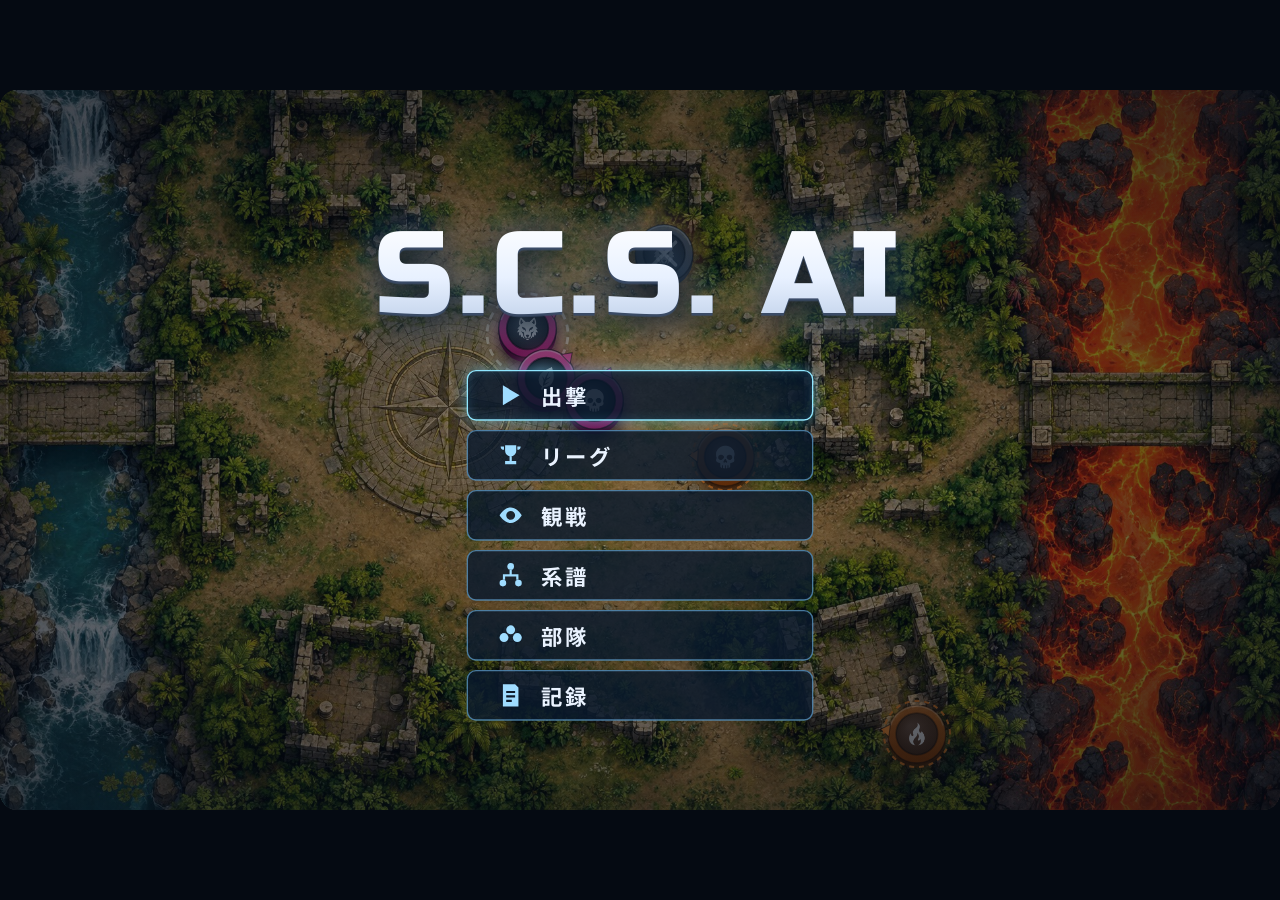
==== v2/index.html @ 1fdadc99 "v2: 画面の検品（士気の欄の切れ・リーグに戻った時のスクロール・出撃準備にタイトルへ）build 1012o Co-Authored-By: Claude Fable 5.1 <noreply@an" ====
<!doctype html>
<html lang="ja">
<head>
<meta charset="utf-8">
<meta name="viewport" content="width=device-width,initial-scale=1">
<title>S.C.S. AI</title>
<!-- v2（Obsidian [[v2ゲーム設計]]）。戦闘エンジンは js/squad3.js（旧版の js/squad.js から分けた v2 用。Obsidian [[AI思考エンジン設計]]） -->
<link rel="preconnect" href="https://fonts.googleapis.com">
<link rel="preconnect" href="https://fonts.gstatic.com" crossorigin>
<link rel="stylesheet" href="https://fonts.googleapis.com/css2?family=Russo+One&family=Noto+Sans+JP:wght@500;700;900&display=swap" media="print" onload="this.media='all'">
<link rel="stylesheet" href="v2.css?b=1012o">
</head>
<body>
<div id="stage">

  <!-- タイトル -->
  <section id="scTitle" class="sc on">
    <canvas class="cv-full" id="cvTitle"></canvas>
    <div class="dim"></div>
    <div class="t-logo">S.C.S. AI</div>
    <nav class="t-menu">
      <button class="mbtn hot" data-go="prep"><span class="ic ic-go"></span>出撃</button>
      <button class="mbtn" data-go="league"><span class="ic ic-league"></span>リーグ</button>
      <button class="mbtn" data-go="spec"><span class="ic ic-eye"></span>観戦</button>
      <button class="mbtn" data-go="line"><span class="ic ic-line"></span>系譜</button>
      <button class="mbtn" data-go="squad"><span class="ic ic-squad"></span>部隊</button>
      <button class="mbtn" data-go="records"><span class="ic ic-rec"></span>記録</button>
    </nav>
  </section>

  <!-- 部隊 -->
  <section id="scSquad" class="sc">
    <div class="bgmap"></div>
    <header class="hd"><span class="hd-logo">S.C.S. AI</span><span class="hd-title">部隊</span></header>
    <div class="sq-cards" id="sqCards"></div>
    <div class="foot">
      <button class="btn" data-go="title">タイトルへ</button>
      <button class="btn hot" id="sqNext" data-go="prep">出撃準備へ</button>
    </div>
  </section>

  <!-- 性格を決める（キービジュ案8-1＋8-2の一行） -->
  <section id="scEdit" class="sc">
    <div class="bgmap"></div>
    <header class="hd"><span class="hd-logo">S.C.S. AI</span></header>
    <div class="pnl ed-left">
      <canvas id="cvCore"></canvas>
      <button class="emb-btn" id="edEmb" title="紋章"><svg viewBox="0 0 48 48"><path d="M24 6 L39 12 V24 C39 33 32 39 24 42 C16 39 9 33 9 24 V12 Z"/><path d="M17 24 L22 29 L31 19"/></svg></button>
      <div class="emb-pick" id="edPick"></div>
      <input class="ed-name" id="edName" maxlength="10" spellcheck="false" autocomplete="off">
      <div class="ed-body">
        <div class="ed-hp"><span>HP</span><b id="edHp">0</b></div>
        <div class="ed-weaps weaps" id="edWeaps"></div>
      </div>
    </div>
    <div class="pnl ed-right" id="edRows"></div>
    <div class="foot foot-ed"><button class="btn" data-go="squad">部隊へ戻る</button></div>
  </section>

  <!-- 出撃準備 -->
  <section id="scPrep" class="sc">
    <div class="bgmap"></div>
    <header class="hd"><span class="hd-logo">S.C.S. AI</span><span class="hd-title">出撃準備</span></header>
    <div class="pnl pr-list" id="rvList"></div>
    <div class="pnl pr-detail">
      <div class="rv-head"><div class="rv-name" id="rvName"></div><div class="rv-rec" id="rvRec"></div></div>
      <div class="rv-flavor" id="rvFlavor"></div>
      <div class="rv-tokens" id="rvTokens"></div>
      <div class="rv-scout" id="rvScout"></div>
      <div class="pr-row pr-arena"><div class="pr-lbl">戦場</div><div class="acards" id="pArena"></div></div>
      <div class="pr-row pr-form"><div class="pr-lbl">隊形</div><div class="chips fchips" id="pForm"></div><div class="place" id="pPlace"></div></div>
    </div>
    <div class="foot">
      <button class="btn" data-go="title">タイトルへ</button>
      <button class="btn" data-go="squad">部隊へ</button>
      <button class="btn hot big" id="pGo">送り出す</button>
    </div>
  </section>

  <!-- リーグ（あなた＋ライバル7部隊の総当たり）-->
  <section id="scLeague" class="sc">
    <div class="bgmap"></div>
    <header class="hd"><span class="hd-logo">S.C.S. AI</span><span class="hd-title">リーグ</span><span class="lg-season" id="lgSeason"></span></header>
    <div class="pnl lg-table" id="lgTable"></div>
    <div class="pnl lg-side" id="lgSide"></div>
    <div class="foot">
      <button class="btn" data-go="title">タイトルへ</button>
      <button class="btn" data-go="squad">部隊へ</button>
      <button class="btn hot big" id="lgGo">試合へ</button>
    </div>
  </section>

  <!-- 系譜（12体の世代交代を眺める）-->
  <section id="scLine" class="sc">
    <div class="bgmap"></div>
    <header class="hd"><span class="hd-logo">S.C.S. AI</span><span class="hd-title">系譜</span><span class="ln-gen" id="lnGen"></span></header>
    <div class="pnl ln-tree" id="lnTree"><canvas id="cvTree"></canvas><div class="ln-pop" id="lnPop"></div></div>
    <div class="pnl ln-blood" id="lnBlood"></div>
    <div class="foot">
      <button class="btn" data-go="title">タイトルへ</button>
      <button class="btn sm" id="lnReset">最初から</button>
      <button class="btn sm" id="lnFive">×5</button>
      <button class="btn hot big" id="lnNext">次の世代へ</button>
    </div>
  </section>

  <!-- 観戦の準備（ライバル同士・記録に残らない）-->
  <section id="scSpec" class="sc">
    <div class="bgmap"></div>
    <header class="hd"><span class="hd-logo">S.C.S. AI</span><span class="hd-title">観戦</span></header>
    <div class="pnl sp-side sp-a" id="spA"></div>
    <div class="sp-vs">VS</div>
    <div class="pnl sp-side sp-b" id="spB"></div>
    <div class="pnl sp-opt">
      <div class="pr-lbl">戦場</div><div class="acards sp-arenas" id="sArena"></div>
    </div>
    <div class="foot">
      <button class="btn" data-go="title">タイトルへ</button>
      <button class="btn hot big" id="sGo">観戦する</button>
    </div>
  </section>

  <!-- 観戦 -->
  <section id="scWatch" class="sc">
    <div class="w-side"></div>
    <canvas id="cvWatch"></canvas>
    <div class="glass"></div>
    <header class="w-logo"><div class="w-logo-main">S.C.S. AI</div></header>
    <div class="pnl w-battle"><div class="w-vs" id="wVs"></div><div class="w-sub" id="wSub"></div></div>
    <div class="pnl w-hud"><div class="hu-turn">ターン<b id="cT">0</b></div><div class="hu-row" id="huP"></div><div class="hu-row" id="huC"></div></div>
    <div class="pnl w-mini"><canvas id="cvMini"></canvas></div>
    <div class="pnl w-btns">
      <button id="wPause" class="bt bt-cyan" title="一時停止"><svg viewBox="0 0 48 48"><path id="icPause" d="M17 13 V35 M31 13 V35"/></svg></button>
      <button id="wSpeed" class="bt bt-red" title="速度"><span id="wSpd">×1</span></button>
      <button id="wBub" class="bt bt-blue on" title="吹き出し"><svg viewBox="0 0 48 48"><path d="M10 12 H38 V30 H24 L16 37 V30 H10 Z"/><path d="M20 19 H28 M24 19 V24"/></svg></button>
      <button id="wFocus" class="bt bt-ice" title="注目を切り替える"><svg viewBox="0 0 48 48"><circle cx="24" cy="24" r="11"/><path d="M24 6 V14 M24 34 V42 M6 24 H14 M34 24 H42"/></svg></button>
      <button id="wSkip" class="bt bt-gold" title="結果へ"><svg viewBox="0 0 48 48"><path d="M12 13 L26 24 L12 35 Z M26 13 L40 24 L26 35 Z"/></svg></button>
    </div>
    <div class="pnl w-focus">
      <div class="tk tk-lg" id="fTk"><img alt=""></div>
      <div class="f-mid">
        <div class="f-name"><span id="fName">—</span><small id="fWord"></small></div>
        <div class="bar"><i class="hp" id="fHp"></i><em id="fHpT"></em></div>
        <div class="f-why" id="fWhy"></div>
      </div>
      <div class="f-act" id="fAct">待機</div>
    </div>
    <div class="pnl w-think" id="wThink"></div>
    <div class="w-end" id="wEnd"><div class="w-end-main" id="wEndMain"></div></div>
  </section>

  <!-- 結果とハイライト -->
  <section id="scResult" class="sc">
    <div class="bgmap"></div>
    <header class="hd"><span class="hd-logo">S.C.S. AI</span></header>
    <div class="rs-banner" id="rsBanner"></div>
    <div class="rs-verdict" id="rsVerdict"></div>
    <div class="rs-cards" id="rsCards"></div>
    <div class="pnl rs-strip" id="rsStrip"></div>
    <div class="pnl rs-after" id="rsAfter"></div>
    <div class="foot">
      <button class="btn" data-go="title">タイトルへ</button>
      <button class="btn" data-go="squad">部隊へ</button>
      <button class="btn hot" id="rsAgain">もう一度</button>
    </div>
  </section>

  <!-- なぜ、そう動いた？ -->
  <section id="scWhy" class="sc">
    <div class="bgmap"></div>
    <header class="hd why-hd"><span class="why-bar"></span><span class="why-title">なぜ、そう動いた？</span><span class="hd-logo r">S.C.S. AI</span></header>
    <div class="pnl why-map"><canvas id="cvWhy"></canvas></div>
    <div class="pnl why-side" id="whySide"></div>
    <div class="pnl why-tl">
      <button class="bt bt-cyan sm" id="whyPlay"><svg viewBox="0 0 48 48"><path id="icWhyPlay" d="M16 12 L36 24 L16 36 Z"/></svg></button>
      <input type="range" id="whyRange" min="0" max="1" value="0">
      <div class="why-turn" id="whyTurn"></div>
      <button class="btn" id="whyBack">結果へ戻る</button>
    </div>
  </section>

  <!-- 記録 -->
  <section id="scRecords" class="sc">
    <div class="bgmap"></div>
    <header class="hd"><span class="hd-logo">S.C.S. AI</span><span class="hd-title">記録</span></header>
    <div class="pnl rec-table" id="recTable"></div>
    <div class="foot"><button class="btn" data-go="title">タイトルへ</button></div>
  </section>

</div>

<script src="../js/rng.js"></script>
<script src="../js/data.js"></script>
<script src="../js/derive.js"></script>
<script src="js/squad3.js?b=1012o"></script>
<script src="js/world.js?b=1012o"></script>
<script src="js/store.js?b=1012o"></script>
<script src="js/board.js?b=1012o"></script>
<script src="js/runner.js?b=1012o"></script>
<script src="js/insight.js?b=1012o"></script>
<script src="js/mind.js?b=1012o"></script>
<script src="js/league.js?b=1012o"></script>
<script src="js/lineage2.js?b=1012o"></script>
<script src="js/app.js?b=1012o"></script>
</body>
</html>
---- v2/v2.css ----
/* v2.css — 見た目はキービジュ案5-1・案6・案8（紺の半透明パネル・水色の縁・白いロゴ・縁の色と紋章の駒）。舞台は 1920×1080 で組み、transform で画面に合わせる */
:root { --ink: #eaf3ff; --dim: #9fb4cc; --line: rgba(140, 190, 255, .24); --line2: rgba(120, 200, 255, .55); --panel: rgba(9, 18, 31, .86); --blue: #2f86ff; --red: #ff4343; --cyan: #5fd2ff; --gold: #ffc93d; }
* { box-sizing: border-box; }
html, body { margin: 0; height: 100%; background: #050a12; overflow: hidden; }
body { font-family: "Noto Sans JP", system-ui, sans-serif; color: var(--ink); -webkit-user-select: none; user-select: none; }
button { font-family: inherit; color: inherit; }
#stage { position: absolute; left: 0; top: 0; width: 1920px; height: 1080px; transform-origin: 0 0; background: #07101c; border-radius: 26px; overflow: hidden; }
.sc { position: absolute; inset: 0; display: none; }
.sc.on { display: block; }
.cv-full { position: absolute; inset: 0; width: 1920px; height: 1080px; display: block; }
.bgmap { position: absolute; inset: 0; background: url(assets/map_plaza.jpg) center/cover; filter: blur(3px) brightness(.38) saturate(.8); transform: scale(1.03); }
.dim { position: absolute; inset: 0; background: radial-gradient(ellipse at center, rgba(4, 10, 20, .35) 0%, rgba(4, 10, 20, .78) 100%); pointer-events: none; }

/* 共通：パネル・ボタン・見出し */
.pnl { position: absolute; background: var(--panel); border: 1.5px solid var(--line); border-radius: 16px; box-shadow: 0 10px 30px rgba(0, 0, 0, .45), inset 0 1px 0 rgba(255, 255, 255, .06); }
.hd { position: absolute; left: 40px; top: 30px; right: 40px; height: 70px; display: flex; align-items: center; gap: 26px; }
.hd-logo { font-family: "Russo One", sans-serif; font-size: 44px; letter-spacing: 2px; color: #f4f8ff; text-shadow: 0 3px 0 #2c3a52, 0 0 18px rgba(90, 170, 255, .35); }
.hd-logo.r { margin-left: auto; font-size: 38px; }
.hd-title { font-size: 40px; font-weight: 900; letter-spacing: 4px; padding-left: 26px; border-left: 2px solid var(--line2); }
.foot { position: absolute; right: 40px; bottom: 36px; display: flex; gap: 20px; }
.btn { min-width: 220px; height: 74px; padding: 0 30px; border-radius: 14px; border: 2px solid var(--line2); background: rgba(12, 28, 48, .92); font-size: 28px; font-weight: 700; cursor: pointer; transition: transform .12s, box-shadow .12s; }
.btn:hover { transform: translateY(-2px); box-shadow: 0 0 18px rgba(95, 210, 255, .35); }
.btn.hot { border-color: #7fe0ff; box-shadow: 0 0 22px rgba(95, 210, 255, .5), inset 0 0 14px rgba(95, 210, 255, .2); }
.btn.big { min-width: 360px; font-size: 34px; letter-spacing: 6px; }

/* 駒（UI 用の小さい駒）：縁の色＋暗い天面＋白い紋章 */
.tk { width: 84px; height: 84px; border-radius: 50%; display: grid; place-items: center; flex: none; position: relative;
  background: radial-gradient(circle at 38% 34%, #4a505c, #1b1e24 70%); border: 9px solid var(--rim, #2f86ff); box-shadow: 0 6px 0 var(--side, #082a6e), 0 10px 18px rgba(0, 0, 0, .55), 0 0 16px var(--glow, rgba(47, 134, 255, .45)); }
.tk img { width: 62%; height: 62%; opacity: .92; }
.tk.c { --rim: #ff5252; --side: #5e0b10; --glow: rgba(255, 67, 67, .45); }               /* 駒の色は部隊ごと（v2.k7.color）。tkHtml が --rim/--side/--glow を駒ごとに差す */
.tk.dead { border-color: #6b7078; box-shadow: 0 6px 0 #24272c, 0 10px 18px rgba(0, 0, 0, .55); filter: grayscale(1); opacity: .75; }
.tk.dead::after { content: ""; position: absolute; inset: 18%; background: linear-gradient(45deg, transparent 45%, rgba(255,255,255,.7) 45%, rgba(255,255,255,.7) 55%, transparent 55%), linear-gradient(-45deg, transparent 45%, rgba(255,255,255,.7) 45%, rgba(255,255,255,.7) 55%, transparent 55%); }
.tk-sm { width: 58px; height: 58px; border-width: 6px; }
.tk-lg { width: 136px; height: 136px; border-width: 11px; }
.tk.tk-xs { width: 54px; height: 54px; border-width: 6px; box-shadow: 0 4px 0 var(--side, #082a6e), 0 0 10px var(--glow, rgba(47,134,255,.45)); }
.tk.tk-xs.dead { box-shadow: 0 4px 0 #24272c; }

/* ===== タイトル ===== */
.t-logo { position: absolute; left: 0; right: 0; top: 190px; text-align: center; font-family: "Russo One", sans-serif; font-size: 176px; letter-spacing: 8px; line-height: 1;
  background: linear-gradient(180deg, #fff 0%, #e8f1ff 52%, #b9cbe6 100%); -webkit-background-clip: text; background-clip: text; -webkit-text-fill-color: transparent;
  filter: drop-shadow(0 4px 0 #3a4b66) drop-shadow(0 10px 22px rgba(0, 0, 0, .8)) drop-shadow(0 0 30px rgba(90, 170, 255, .45)); }
.t-menu { position: absolute; left: 50%; top: 420px; transform: translateX(-50%); display: grid; gap: 14px; width: 520px; }
.mbtn { height: 76px; border-radius: 14px; border: 2px solid var(--line2); background: rgba(10, 26, 46, .82); font-size: 32px; font-weight: 700; letter-spacing: 4px; display: flex; align-items: center; gap: 26px; padding: 0 44px; cursor: pointer; }
.mbtn.hot, .mbtn:hover { border-color: #8fe6ff; box-shadow: 0 0 24px rgba(95, 210, 255, .5), inset 0 0 16px rgba(95, 210, 255, .18); }
.ic { width: 40px; height: 40px; display: inline-block; background: currentColor; -webkit-mask: center/contain no-repeat; mask: center/contain no-repeat; color: #9fdcff; }
.ic-go { -webkit-mask-image: url("data:image/svg+xml,%3Csvg xmlns='http://www.w3.org/2000/svg' viewBox='0 0 24 24'%3E%3Cpath d='M5 3l15 9-15 9z'/%3E%3C/svg%3E"); mask-image: url("data:image/svg+xml,%3Csvg xmlns='http://www.w3.org/2000/svg' viewBox='0 0 24 24'%3E%3Cpath d='M5 3l15 9-15 9z'/%3E%3C/svg%3E"); }
.ic-squad { -webkit-mask-image: url("data:image/svg+xml,%3Csvg xmlns='http://www.w3.org/2000/svg' viewBox='0 0 24 24'%3E%3Ccircle cx='6' cy='14' r='4'/%3E%3Ccircle cx='18' cy='14' r='4'/%3E%3Ccircle cx='12' cy='7' r='4'/%3E%3C/svg%3E"); mask-image: url("data:image/svg+xml,%3Csvg xmlns='http://www.w3.org/2000/svg' viewBox='0 0 24 24'%3E%3Ccircle cx='6' cy='14' r='4'/%3E%3Ccircle cx='18' cy='14' r='4'/%3E%3Ccircle cx='12' cy='7' r='4'/%3E%3C/svg%3E"); }
.ic-rec { -webkit-mask-image: url("data:image/svg+xml,%3Csvg xmlns='http://www.w3.org/2000/svg' viewBox='0 0 24 24'%3E%3Cpath d='M5 2h11l3 3v17H5z M8 8h8v2H8z M8 12h8v2H8z M8 16h5v2H8z' fill-rule='evenodd'/%3E%3C/svg%3E"); mask-image: url("data:image/svg+xml,%3Csvg xmlns='http://www.w3.org/2000/svg' viewBox='0 0 24 24'%3E%3Cpath d='M5 2h11l3 3v17H5z M8 8h8v2H8z M8 12h8v2H8z M8 16h5v2H8z' fill-rule='evenodd'/%3E%3C/svg%3E"); }

/* ===== 部隊 ===== */
.sq-cards { position: absolute; left: 40px; right: 40px; top: 150px; height: 740px; display: grid; grid-template-columns: repeat(3, 1fr); gap: 34px; }
.sq-card { position: relative; background: var(--panel); border: 1.5px solid var(--line); border-radius: 18px; padding: 44px 40px 34px; display: flex; flex-direction: column; align-items: center; cursor: pointer; transition: transform .14s, box-shadow .14s, border-color .14s; }
.sq-card:hover { transform: translateY(-4px); border-color: #8fe6ff; box-shadow: 0 0 28px rgba(95, 210, 255, .35); }
.sq-card .tk { width: 200px; height: 200px; border-width: 15px; }
.sq-name { margin-top: 34px; font-family: "Russo One", sans-serif; font-size: 46px; letter-spacing: 2px; }
.sq-words { margin-top: 12px; font-size: 30px; font-weight: 700; color: #bfe6ff; letter-spacing: 2px; }
.sq-body { margin-top: auto; width: 100%; display: grid; gap: 16px; }
.sq-hp { display: flex; align-items: baseline; justify-content: space-between; font-family: "Russo One", sans-serif; font-size: 30px; padding: 0 6px; }
.sq-hp b { font-size: 40px; font-weight: 400; }
.weaps { display: grid; grid-template-columns: 1fr 1fr; gap: 14px; }
.weap { height: 112px; border: 1.5px solid var(--line2); border-radius: 12px; background: rgba(14, 32, 54, .7); display: grid; place-items: center; align-content: center; gap: 6px; font-size: 22px; font-weight: 700; color: #cfe8ff; }
.weap img { width: 78%; height: 56px; object-fit: contain; filter: drop-shadow(0 0 6px rgba(120, 200, 255, .6)); opacity: .95; }
.sq-edit { position: absolute; right: 22px; top: 22px; font-size: 22px; color: #9fdcff; font-weight: 700; }

/* ===== 性格を決める ===== */
.ed-left { position: absolute; left: 40px; top: 120px; width: 760px; height: 800px; display: flex; flex-direction: column; align-items: center; padding-top: 22px; }
#cvCore { width: 560px; height: 560px; display: block; cursor: pointer; }
.ed-name { margin-top: -6px; width: 360px; height: 62px; text-align: center; font-family: "Russo One", sans-serif; font-size: 36px; letter-spacing: 3px; color: #fff; background: rgba(14, 30, 52, .9); border: 1.5px solid var(--line2); border-radius: 31px; outline: none; }
.ed-name:focus { border-color: #8fe6ff; box-shadow: 0 0 16px rgba(95, 210, 255, .45); }
.ed-body { margin-top: 18px; width: 640px; display: grid; grid-template-columns: 190px 1fr; gap: 16px; align-items: center; }
.ed-hp { height: 112px; border: 1.5px solid var(--line2); border-radius: 12px; background: rgba(14, 32, 54, .7); display: grid; place-items: center; align-content: center; font-family: "Russo One", sans-serif; }
.ed-hp span { font-size: 24px; color: #9fdcff; } .ed-hp b { font-size: 50px; font-weight: 400; transition: color .3s; }
.ed-hp b.flash { color: #8fe6ff; }
.ed-right { left: 830px; top: 120px; width: 1050px; height: 800px; padding: 16px 26px; display: grid; grid-template-rows: repeat(10, 1fr); }
.ax { display: grid; grid-template-columns: 170px repeat(4, 1fr); gap: 12px; align-items: center; border-bottom: 1px solid rgba(140, 190, 255, .12); }
.ax:last-child { border-bottom: 0; }
.ax-name { font-size: 30px; font-weight: 900; letter-spacing: 2px; }
.opt { height: 56px; border-radius: 10px; border: 1.5px solid rgba(140, 190, 255, .4); background: rgba(12, 26, 44, .8); font-size: 22px; font-weight: 700; cursor: pointer; transition: box-shadow .15s, border-color .15s, background .15s; white-space: nowrap; }
.opt:hover { border-color: #8fe6ff; }
.opt.on { border-color: #8fe6ff; background: rgba(28, 90, 140, .55); color: #fff; box-shadow: 0 0 16px rgba(95, 210, 255, .55), inset 0 0 12px rgba(95, 210, 255, .25); }
.ax.flash { animation: axflash .7s ease-out; }
@keyframes axflash { 0% { background: rgba(95, 210, 255, .28); } 100% { background: transparent; } }

/* ===== 出撃準備 ===== */
.pr-list { left: 40px; top: 120px; width: 860px; height: 800px; padding: 18px; display: grid; grid-template-columns: 1fr 1fr; grid-auto-rows: 182px; gap: 14px; overflow: hidden; }
.rv { border: 1.5px solid rgba(140, 190, 255, .3); border-radius: 12px; padding: 14px 16px; background: rgba(12, 24, 40, .7); cursor: pointer; display: grid; grid-template-rows: auto auto 1fr; gap: 6px; transition: border-color .15s, box-shadow .15s; }
.rv:hover { border-color: #ff8a8a; }
.rv.on { border-color: #ff8a8a; box-shadow: 0 0 18px rgba(255, 90, 90, .45), inset 0 0 12px rgba(255, 90, 90, .15); }
.rv-t { display: flex; align-items: baseline; gap: 10px; font-size: 26px; font-weight: 900; }
.rv-t small { margin-left: auto; font-size: 18px; color: var(--dim); font-weight: 700; font-family: "Russo One", sans-serif; }
.rv-f { font-size: 17px; color: #cfdcef; white-space: nowrap; overflow: hidden; text-overflow: ellipsis; }
.rv-tks { display: flex; gap: 12px; align-items: center; }
.pr-detail { left: 930px; top: 120px; width: 950px; height: 800px; padding: 30px 36px; }
.rv-head { display: flex; align-items: baseline; gap: 20px; }
.rv-name { font-size: 46px; font-weight: 900; letter-spacing: 2px; color: #ffd9d9; }
.rv-rec { margin-left: auto; font-family: "Russo One", sans-serif; font-size: 26px; color: var(--dim); }
.rv-flavor { margin-top: 10px; font-size: 24px; color: #e8eef8; font-style: italic; }
.rv-tokens { margin-top: 16px; display: flex; gap: 22px; }
.rv-tokens .tk { width: 92px; height: 92px; border-width: 10px; }
.rv-scout { margin-top: 12px; font-size: 21px; line-height: 1.6; color: #cfdcef; }
.pr-row { margin-top: 14px; display: grid; grid-template-columns: 110px 1fr; align-items: center; }
.pr-lbl { font-size: 26px; font-weight: 900; color: #9fdcff; }
.chips { display: flex; flex-wrap: wrap; gap: 12px; }
.chip { height: 54px; padding: 0 22px; border-radius: 27px; border: 1.5px solid rgba(140, 190, 255, .45); background: rgba(12, 26, 44, .8); font-size: 22px; font-weight: 700; display: inline-flex; align-items: center; cursor: pointer; }
.chip.on { border-color: #8fe6ff; background: rgba(28, 90, 140, .55); box-shadow: 0 0 14px rgba(95, 210, 255, .5); }

/* ===== 観戦（試作 proto/arena と同じ）===== */
.glass { position: absolute; inset: 0; pointer-events: none; border-radius: 26px; box-shadow: inset 0 0 0 16px #08111d, inset 0 0 0 17.5px rgba(150, 205, 255, .55), inset 0 0 40px 18px rgba(0, 0, 0, .55); }
.glass::after { content: ""; position: absolute; inset: 18px; border-radius: 18px; background: linear-gradient(115deg, rgba(255,255,255,.07) 0%, rgba(255,255,255,0) 22%, rgba(255,255,255,0) 70%, rgba(255,255,255,.04) 86%, rgba(255,255,255,0) 100%); }
.w-logo { position: absolute; left: 0; width: 500px; top: 22px; text-align: center; pointer-events: none; }
.w-logo-main { display: inline-block; font-family: "Russo One", sans-serif; font-size: 56px; letter-spacing: 3px; line-height: 1; background: linear-gradient(180deg, #fff 0%, #e8f1ff 52%, #b9cbe6 100%); -webkit-background-clip: text; background-clip: text; -webkit-text-fill-color: transparent; filter: drop-shadow(0 3px 0 #3a4b66) drop-shadow(0 8px 18px rgba(0,0,0,.75)) drop-shadow(0 0 22px rgba(90,170,255,.35)); }
.w-battle { left: 20px; top: 98px; width: 460px; padding: 12px 20px; }
.w-vs { font-size: 26px; font-weight: 900; } .w-sub { font-size: 20px; color: #c9d8ea; margin-top: 4px; }
.w-vs.long { font-size: 23px; white-space: nowrap; overflow: hidden; text-overflow: ellipsis; }
.w-hud { left: 20px; top: 206px; width: 460px; padding: 12px 20px 16px; }
.w-mini { left: 20px; top: 452px; width: 460px; height: 269px; padding: 12px; }
#cvMini { width: 436px; height: 245px; display: block; border-radius: 6px; }
.w-btns { left: 20px; bottom: 20px; width: 460px; padding: 10px 12px; display: flex; gap: 10px; justify-content: space-between; }
.bt { width: 84px; height: 86px; border-radius: 10px; background: rgba(12, 26, 44, .9); border: 2px solid; display: grid; place-items: center; cursor: pointer; padding: 0; font-family: "Russo One", sans-serif; font-size: 28px; }
.bt svg { width: 48px; height: 48px; fill: none; stroke-width: 3.6; stroke-linecap: round; stroke-linejoin: round; }
.bt.sm { width: 70px; height: 70px; } .bt.sm svg { width: 40px; height: 40px; }
.bt-cyan { border-color: #6fd6ff; color: #8fe0ff; box-shadow: 0 0 16px rgba(95,210,255,.45); } .bt-cyan svg { stroke: #8fe0ff; fill: #8fe0ff; }
.bt-cyan svg path#icPause { fill: none; }
.bt-red { border-color: #ff5a6a; color: #ff8f9a; }
.bt-blue { border-color: #4f8dff; } .bt-blue svg { stroke: #9cc0ff; } .bt-blue.on { box-shadow: 0 0 16px rgba(79,141,255,.5); }
.bt-ice { border-color: #4f8dff; } .bt-ice svg { stroke: #a9d8ff; }
.bt-gold { border-color: var(--gold); box-shadow: 0 0 14px rgba(255,201,61,.35); } .bt-gold svg { fill: #ffd25a; stroke: none; }
.w-focus { left: 20px; top: 734px; width: 460px; height: 216px; display: grid; grid-template-columns: 96px 1fr; grid-template-rows: auto 1fr; column-gap: 14px; row-gap: 10px; align-items: start; padding: 16px; }
.f-mid { flex: 1; min-width: 0; border: 1.5px solid var(--line); border-radius: 12px; padding: 10px 18px; background: rgba(15,28,46,.55); }
.f-name { font-family: "Russo One", sans-serif; font-size: 28px; display: flex; align-items: baseline; gap: 14px; }
.f-name small { font-family: "Noto Sans JP", sans-serif; font-size: 19px; color: var(--dim); font-weight: 700; white-space: nowrap; overflow: hidden; text-overflow: ellipsis; }
.bar { position: relative; height: 18px; margin-top: 7px; background: rgba(255,255,255,.06); border-radius: 4px; overflow: hidden; }
.bar i { position: absolute; left: 0; top: 0; bottom: 0; border-radius: 4px; transition: width .4s; background: linear-gradient(90deg, #22b95c, #4be07f); }
.bar em { position: absolute; right: 8px; top: -2px; font-style: normal; font-size: 16px; font-family: "Russo One", sans-serif; }
.f-why { margin-top: 7px; font-size: 18px; line-height: 23px; color: #cfe0f5; height: 46px; overflow: hidden; display: -webkit-box; -webkit-line-clamp: 2; -webkit-box-orient: vertical; }
.f-act { width: 140px; height: 120px; border: 1.5px solid var(--line); border-radius: 12px; display: grid; place-items: center; font-size: 26px; font-weight: 700; background: rgba(15,28,46,.55); text-align: center; }
.w-end { position: absolute; left: 500px; right: 0; top: 440px; text-align: center; pointer-events: none; opacity: 0; transform: scale(.94); transition: opacity .35s, transform .35s; }
.w-end.show { opacity: 1; transform: scale(1); }
.w-end-main { display: inline-block; font-weight: 900; font-size: 104px; letter-spacing: 14px; padding: 12px 70px; background: rgba(6,12,22,.8); border: 2px solid rgba(150,205,255,.5); border-radius: 18px; text-shadow: 0 0 24px rgba(90,170,255,.7); }

/* ===== 結果とハイライト ===== */
.rs-banner { position: absolute; left: 50%; top: 30px; transform: translateX(-50%); min-width: 300px; height: 74px; padding: 0 50px; display: grid; place-items: center; font-size: 46px; font-weight: 900; letter-spacing: 12px;
  background: linear-gradient(180deg, rgba(30,90,160,.75), rgba(10,30,60,.85)); border: 2px solid #7fe0ff; border-radius: 16px; box-shadow: 0 0 34px rgba(95,210,255,.5); }
.rs-banner.lose { background: linear-gradient(180deg, rgba(120,30,40,.75), rgba(50,10,16,.85)); border-color: #ff8a8a; box-shadow: 0 0 34px rgba(255,90,90,.45); }
.rs-banner.draw { background: linear-gradient(180deg, rgba(70,80,96,.75), rgba(26,30,40,.85)); border-color: #b8c4d6; box-shadow: none; }
.rs-verdict { position: absolute; left: 0; right: 0; top: 118px; text-align: center; font-size: 26px; font-weight: 700; color: #dbeaff; }
.rs-cards { position: absolute; left: 40px; right: 40px; top: 170px; display: grid; grid-template-columns: repeat(3, 600px); justify-content: center; align-items: start; gap: 30px; }
.hl { background: var(--panel); border: 1.5px solid var(--line); border-radius: 16px; padding: 14px; display: flex; flex-direction: column; cursor: pointer; transition: transform .14s, border-color .14s, box-shadow .14s; }
.hl:hover { transform: translateY(-4px); border-color: #8fe6ff; box-shadow: 0 0 26px rgba(95,210,255,.35); }
.hl canvas { width: 564px; height: 317px; display: block; border-radius: 10px; }
.hl-cap { margin-top: 18px; font-size: 30px; font-weight: 900; text-align: center; letter-spacing: 2px; }
.hl-sub { margin-top: 6px; font-size: 20px; text-align: center; color: var(--dim); }
.rs-empty { grid-column: 1 / -1; display: grid; place-items: center; font-size: 28px; color: var(--dim); }
.rs-strip { left: 40px; right: 620px; bottom: 36px; height: 150px; display: flex; align-items: center; gap: 30px; padding: 0 36px; }
/* この試合のあと（リーグ・v2.s4.story） */
.rs-after { left: 40px; right: 40px; top: 612px; height: 240px; padding: 14px 26px; display: none; grid-template-columns: 1fr 1fr; column-gap: 30px; }
.rs-after.show { display: grid; }
.rs-after h3 { grid-column: 1 / -1; margin: 0 0 6px; font-size: 19px; color: #8fd0ff; font-weight: 700; letter-spacing: 2px; }
.ra-u { display: grid; grid-template-columns: 44px 1fr; align-items: center; gap: 12px; height: 56px; font-size: 18px; }
.ra-u .tk.tk-xs { width: 42px; height: 42px; border-width: 4px; }
.ra-u b { font-family: "Russo One", sans-serif; font-weight: 400; font-size: 19px; }
.ra-u small { display: block; font-size: 16px; color: #cfe0f5; font-weight: 700; }
.ra-u small i { font-style: normal; color: #ffd866; }
.ra-ev { font-size: 19px; line-height: 1.6; color: #eef4ff; }
.ra-ev p { margin: 0 0 4px; padding-left: 16px; position: relative; } .ra-ev p::before { content: "◆"; position: absolute; left: 0; color: #ffd866; font-size: 13px; top: 2px; }
.ra-ev .none { color: var(--dim); }
.lg-story { margin-top: 6px; font-size: 17px; line-height: 1.55; }
.lg-story p { margin: 0; padding-left: 14px; position: relative; } .lg-story p::before { content: "◆"; position: absolute; left: 0; color: #ffd866; font-size: 11px; top: 3px; }
.lg-story small { color: var(--dim); font-weight: 700; margin-right: 6px; }
.rs-u { display: flex; align-items: center; gap: 14px; }
.rs-u .tk { width: 92px; height: 92px; }
.rs-u div { font-family: "Russo One", sans-serif; font-size: 22px; } .rs-u small { display: block; font-family: "Noto Sans JP", sans-serif; font-size: 18px; color: var(--dim); }

/* ===== なぜ、そう動いた？ ===== */
.why-hd { gap: 18px; } .why-bar { width: 8px; height: 56px; background: #6fd6ff; border-radius: 4px; box-shadow: 0 0 12px #6fd6ff; }
.why-title { font-size: 50px; font-weight: 900; letter-spacing: 4px; }
.why-map { left: 40px; top: 120px; width: 1300px; height: 760px; padding: 10px; }
#cvWhy { width: 1278px; height: 738px; display: block; border-radius: 10px; }
.why-side { left: 1370px; top: 120px; width: 510px; height: 760px; padding: 26px 26px; overflow: hidden auto; scrollbar-width: thin; }
.ws-head { display: flex; gap: 16px; align-items: center; }
.ws-head .tk { width: 88px; height: 88px; }
.ws-name { font-family: "Russo One", sans-serif; font-size: 30px; } .ws-cap { font-size: 22px; font-weight: 700; color: #bfe6ff; margin-top: 4px; }
.why-tl { left: 40px; right: 40px; bottom: 36px; height: 110px; display: flex; align-items: center; gap: 22px; padding: 0 22px; }
#whyRange { flex: 1; accent-color: #6fd6ff; height: 30px; }
.why-turn { width: 170px; font-family: "Russo One", sans-serif; font-size: 26px; text-align: center; }

/* ===== 記録 ===== */
.rec-table { left: 300px; right: 300px; top: 150px; padding: 26px 40px; }
.rec-row { display: grid; grid-template-columns: 1fr 120px 120px 120px; align-items: center; height: 76px; border-bottom: 1px solid rgba(140,190,255,.14); font-size: 26px; }
.rec-row:last-child { border-bottom: 0; }
.rec-row.h { height: 50px; font-size: 20px; color: var(--dim); font-weight: 700; }
.rec-row b { font-family: "Russo One", sans-serif; font-weight: 400; text-align: center; }
.rec-row .n { font-weight: 900; }

/* 出撃準備：戦場は地図の絵のカード（キービジュ案6-5） */
.pr-arena { align-items: start; }
.pr-arena .pr-lbl { padding-top: 10px; }
.acards { display: grid; grid-template-columns: repeat(3, 1fr); gap: 14px; }
.acard { border: 2px solid rgba(140,190,255,.35); border-radius: 12px; overflow: hidden; background: rgba(10,22,38,.9); cursor: pointer; transition: transform .14s, box-shadow .14s, border-color .14s; }
.acard img { display: block; width: 100%; height: 90px; object-fit: cover; filter: saturate(.9) brightness(.85); transition: filter .14s; }
.acard span { display: block; text-align: center; font-size: 21px; font-weight: 700; padding: 7px 0 8px; }
.acard:hover { transform: translateY(-2px); border-color: #8fe6ff; }
.acard.on { border-color: #8fe6ff; box-shadow: 0 0 20px rgba(95,210,255,.55); }
.acard.on img { filter: none; }
.wchip { gap: 10px; }

/* 隊形のボタン：並び方の点（駒は右向きに進む） */
.fic { width: 24px; height: 24px; display: inline-block; background: currentColor; color: #9fdcff; -webkit-mask: center/contain no-repeat; mask: center/contain no-repeat; }
.fic-loose { -webkit-mask-image: url("data:image/svg+xml,%3Csvg xmlns='http://www.w3.org/2000/svg' viewBox='0 0 24 24'%3E%3Ccircle cx='5' cy='6' r='3'/%3E%3Ccircle cx='17' cy='9' r='3'/%3E%3Ccircle cx='9' cy='19' r='3'/%3E%3C/svg%3E"); mask-image: url("data:image/svg+xml,%3Csvg xmlns='http://www.w3.org/2000/svg' viewBox='0 0 24 24'%3E%3Ccircle cx='5' cy='6' r='3'/%3E%3Ccircle cx='17' cy='9' r='3'/%3E%3Ccircle cx='9' cy='19' r='3'/%3E%3C/svg%3E"); }
.fic-line { -webkit-mask-image: url("data:image/svg+xml,%3Csvg xmlns='http://www.w3.org/2000/svg' viewBox='0 0 24 24'%3E%3Ccircle cx='12' cy='4' r='3'/%3E%3Ccircle cx='12' cy='12' r='3'/%3E%3Ccircle cx='12' cy='20' r='3'/%3E%3C/svg%3E"); mask-image: url("data:image/svg+xml,%3Csvg xmlns='http://www.w3.org/2000/svg' viewBox='0 0 24 24'%3E%3Ccircle cx='12' cy='4' r='3'/%3E%3Ccircle cx='12' cy='12' r='3'/%3E%3Ccircle cx='12' cy='20' r='3'/%3E%3C/svg%3E"); }
.fic-wedge { -webkit-mask-image: url("data:image/svg+xml,%3Csvg xmlns='http://www.w3.org/2000/svg' viewBox='0 0 24 24'%3E%3Ccircle cx='19' cy='12' r='3'/%3E%3Ccircle cx='7' cy='5' r='3'/%3E%3Ccircle cx='7' cy='19' r='3'/%3E%3C/svg%3E"); mask-image: url("data:image/svg+xml,%3Csvg xmlns='http://www.w3.org/2000/svg' viewBox='0 0 24 24'%3E%3Ccircle cx='19' cy='12' r='3'/%3E%3Ccircle cx='7' cy='5' r='3'/%3E%3Ccircle cx='7' cy='19' r='3'/%3E%3C/svg%3E"); }
.fic-circle { -webkit-mask-image: url("data:image/svg+xml,%3Csvg xmlns='http://www.w3.org/2000/svg' viewBox='0 0 24 24'%3E%3Ccircle cx='15' cy='6' r='3'/%3E%3Ccircle cx='15' cy='18' r='3'/%3E%3Ccircle cx='5' cy='12' r='3'/%3E%3C/svg%3E"); mask-image: url("data:image/svg+xml,%3Csvg xmlns='http://www.w3.org/2000/svg' viewBox='0 0 24 24'%3E%3Ccircle cx='15' cy='6' r='3'/%3E%3Ccircle cx='15' cy='18' r='3'/%3E%3Ccircle cx='5' cy='12' r='3'/%3E%3C/svg%3E"); }

/* 隊形と配置（敵は右）。駒を2つ順に押すと入れ替わる */
.pr-form { grid-template-columns: 110px 300px 1fr; align-items: center; }
.fchips { display: grid; grid-template-columns: 1fr 1fr; gap: 10px; }
.place { position: relative; height: 168px; border: 1.5px solid rgba(140,190,255,.3); border-radius: 12px; background: rgba(8,18,32,.75) url("data:image/svg+xml,%3Csvg xmlns='http://www.w3.org/2000/svg' width='26' height='26'%3E%3Cpath d='M26 0H0V26' fill='none' stroke='rgba(140,190,255,.08)'/%3E%3C/svg%3E"); margin-left: 14px; }
.pl-foe { position: absolute; right: 14px; top: 50%; width: 0; height: 0; transform: translateY(-50%); border-top: 16px solid transparent; border-bottom: 16px solid transparent; border-left: 22px solid rgba(255,90,90,.75); filter: drop-shadow(0 0 8px rgba(255,80,80,.6)); }
.pl-slot { position: absolute; width: 58px; height: 58px; padding: 0; border: 0; background: none; cursor: pointer; border-radius: 50%; transition: transform .15s, left .2s, top .2s; }
.pl-slot:hover { transform: scale(1.08); }
.pl-slot.sel { box-shadow: 0 0 0 4px #8fe6ff, 0 0 22px rgba(95,210,255,.8); }
.pl-slot .tk { pointer-events: none; }

/* 紋章を選ぶ（性格を決める画面の大きな駒の右上のボタン・駒を押しても開く） */
.emb-btn { position: absolute; left: 600px; top: 60px; width: 76px; height: 76px; border-radius: 50%; border: 2px solid #6fd6ff; background: rgba(12,28,48,.95); display: grid; place-items: center; cursor: pointer; box-shadow: 0 0 16px rgba(95,210,255,.45); padding: 0; }
.emb-btn svg { width: 40px; height: 40px; fill: none; stroke: #8fe0ff; stroke-width: 3.4; stroke-linejoin: round; stroke-linecap: round; }
.emb-btn:hover { transform: scale(1.06); }
.emb-pick { position: absolute; left: 30px; top: 30px; right: 30px; z-index: 5; display: none; grid-template-columns: repeat(8, 1fr); gap: 10px; padding: 18px; background: rgba(6,14,26,.97); border: 1.5px solid var(--line2); border-radius: 16px; box-shadow: 0 16px 40px rgba(0,0,0,.6); }
.emb-pick.show { display: grid; }
.pk { aspect-ratio: 1; border-radius: 50%; border: 5px solid #2f86ff; background: radial-gradient(circle at 38% 34%, #4a505c, #1b1e24 70%); display: grid; place-items: center; cursor: pointer; padding: 0; transition: transform .12s, box-shadow .12s; }
.pk img { width: 62%; height: 62%; opacity: .92; }
.pk:hover { transform: scale(1.08); box-shadow: 0 0 14px rgba(95,210,255,.6); }
.pk.on { border-color: #8fe6ff; box-shadow: 0 0 0 3px #8fe6ff, 0 0 20px rgba(95,210,255,.8); }
.pk.taken { opacity: .45; }

/* 結果：勝敗は小さく、見どころを主役に（v2.k8.banner）。カードは動くリプレイ */
.hl-cv { position: relative; }
.hl-rp { position: absolute; left: 10px; top: 10px; font-family: "Russo One", sans-serif; font-size: 18px; letter-spacing: 2px; padding: 4px 10px 4px 26px; border-radius: 6px; background: rgba(6,12,22,.8); border: 1px solid rgba(143,230,255,.7); color: #bff0ff; }
.hl-rp::before { content: ""; position: absolute; left: 10px; top: 50%; transform: translateY(-50%); border-left: 10px solid #8fe6ff; border-top: 6px solid transparent; border-bottom: 6px solid transparent; }
.hl.sp { border-color: rgba(255,214,90,.65); box-shadow: 0 0 22px rgba(255,200,80,.25); }
.hl.sp .hl-cap { color: #ffe39a; }
/* なぜ？：①②③の鎖 */
.ws-chain { margin-top: 22px; display: flex; flex-direction: column; gap: 6px; }
/* 考えの札（v2.s4.think）：観戦は戦場の右端に重ねる。なぜ？は右の欄の下に */
.w-think { left: 1456px; top: 20px; width: 444px; max-height: 1040px; padding: 16px 20px 14px; display: none; overflow: hidden; background: rgba(7, 15, 27, .9); }
.w-think.show { display: block; }
.mc-head { display: flex; align-items: center; gap: 12px; padding-bottom: 10px; border-bottom: 1px solid rgba(140,190,255,.2); }
.mc-head b { font-family: "Russo One", sans-serif; font-size: 26px; font-weight: 400; }
.mc-head small { margin-left: auto; font-size: 17px; color: var(--dim); font-weight: 700; white-space: nowrap; }
.mc-x { width: 40px; height: 40px; border-radius: 10px; border: 1.5px solid var(--line2); background: rgba(12, 28, 48, .9); color: #cfe8ff; font-size: 26px; line-height: 1; cursor: pointer; padding: 0; }
.mc-sec { padding: 9px 0 6px; border-bottom: 1px solid rgba(140,190,255,.12); }
.mc-sec:last-child { border-bottom: 0; }
.mc-sec small { display: block; font-size: 15px; color: #8fd0ff; font-weight: 700; letter-spacing: 2px; }
.mc-sec p { margin: 3px 0 0; font-size: 20px; line-height: 1.45; color: #eef4ff; }
.mc-sec p b { color: #fff; }
.mc-cands { margin-top: 5px; display: flex; flex-direction: column; gap: 4px; }
.mc-c { display: grid; grid-template-columns: 196px 1fr; align-items: center; gap: 10px; font-size: 18px; color: #c9d8ea; }
.mc-c span small { display: inline; margin-left: 6px; font-size: 14px; color: var(--dim); font-weight: 700; }
.mc-c.on { color: #fff; font-weight: 700; }
.mc-c i { display: block; height: 12px; background: rgba(255,255,255,.07); border-radius: 3px; overflow: hidden; }
.mc-c i b { display: block; height: 100%; border-radius: 3px; background: linear-gradient(90deg, #3f8fe0, #8fd0ff); opacity: .55; }
.mc-c.on i b { background: linear-gradient(90deg, #ffb73d, #ffe08a); opacity: 1; }
.mc-sec em { display: block; margin-top: 5px; font-style: normal; font-size: 16px; color: var(--dim); font-weight: 700; }
.mc-tag { display: inline-block; margin: 2px 6px 2px 0; padding: 1px 10px; border-radius: 999px; border: 1px solid rgba(143,230,255,.45); font-size: 17px; }
.why-side .mc-head { margin-top: 18px; border-top: 1px solid rgba(140,190,255,.2); padding-top: 14px; }
.why-side .mc-sec p { font-size: 19px; }
.ws-step { display: flex; gap: 14px; align-items: flex-start; padding: 14px 14px; border: 1.5px solid rgba(120,200,255,.35); border-radius: 12px; background: rgba(14,32,54,.7); }
.ws-n { flex: none; width: 40px; height: 40px; border-radius: 50%; display: grid; place-items: center; font-family: "Russo One", sans-serif; font-size: 22px; background: #0b1a2c; border: 3px solid #5fb4ff; color: #fff; box-shadow: 0 0 10px rgba(95,180,255,.6); }
.ws-step small { display: block; font-size: 16px; color: var(--dim); font-weight: 700; }
.ws-step p { margin: 2px 0 0; font-size: 21px; line-height: 1.5; color: #eef4ff; }
.ws-arrow { align-self: center; width: 0; height: 0; border-left: 10px solid transparent; border-right: 10px solid transparent; border-top: 12px solid rgba(143,230,255,.7); }
.ic-eye { -webkit-mask-image: url("data:image/svg+xml,%3Csvg xmlns='http://www.w3.org/2000/svg' viewBox='0 0 24 24'%3E%3Cpath d='M12 5C6 5 2 12 2 12s4 7 10 7 10-7 10-7-4-7-10-7zm0 11a4 4 0 110-8 4 4 0 010 8z' fill-rule='evenodd'/%3E%3C/svg%3E"); mask-image: url("data:image/svg+xml,%3Csvg xmlns='http://www.w3.org/2000/svg' viewBox='0 0 24 24'%3E%3Cpath d='M12 5C6 5 2 12 2 12s4 7 10 7 10-7 10-7-4-7-10-7zm0 11a4 4 0 110-8 4 4 0 010 8z' fill-rule='evenodd'/%3E%3C/svg%3E"); }
/* 観戦中の表示：ターン＋6駒（v2.k6.hud）*/
.hu-turn { display: flex; align-items: baseline; gap: 14px; font-size: 22px; color: var(--dim); font-weight: 700; padding-bottom: 8px; border-bottom: 1px solid rgba(140,190,255,.14); }
.hu-turn b { margin-left: auto; font-family: "Russo One", sans-serif; font-weight: 400; font-size: 30px; color: #fff; }
.hu-row { display: flex; gap: 22px; padding-top: 12px; }
.hu { display: grid; justify-items: center; gap: 7px; background: none; border: 0; padding: 4px 6px; border-radius: 10px; cursor: pointer; }
.hu.on { background: rgba(120,200,255,.14); box-shadow: inset 0 0 0 1.5px rgba(143,230,255,.6); }
.hu-hp { display: block; width: 92px; height: 8px; border-radius: 4px; background: rgba(0,0,0,.55); overflow: hidden; }
.hu-hp b { display: block; height: 100%; width: 100%; border-radius: 4px; transition: width .25s; }
/* 観戦の準備 */
.sp-side { top: 120px; width: 520px; height: 800px; padding: 16px; display: grid; grid-auto-rows: 1fr; gap: 10px; }
.sp-a { left: 40px; }
.sp-b { left: 680px; }
.sp-vs { position: absolute; left: 560px; top: 470px; width: 120px; text-align: center; font-family: "Russo One", sans-serif; font-size: 44px; color: #f4f8ff; text-shadow: 0 3px 0 #2c3a52, 0 0 18px rgba(90,170,255,.4); }
.sp-rv { display: flex; align-items: center; gap: 12px; padding: 0 16px; border: 1.5px solid rgba(140,190,255,.25); border-radius: 12px; background: rgba(12,24,40,.7); cursor: pointer; transition: border-color .15s, box-shadow .15s; }
.sp-rv b { font-size: 24px; font-weight: 900; flex: 1; }
.sp-rv .sp-tks { display: flex; gap: 8px; }
.sp-rv:hover { border-color: var(--rc); }
.sp-rv.on { border-color: var(--rc); box-shadow: 0 0 18px color-mix(in srgb, var(--rc) 55%, transparent), inset 0 0 12px color-mix(in srgb, var(--rc) 20%, transparent); }
.sp-rv.off { opacity: .35; cursor: default; }
.sp-opt { left: 1240px; top: 120px; width: 640px; height: 800px; padding: 24px 28px; }
.sp-arenas { grid-template-columns: 1fr; gap: 10px; margin: 12px 0 0; }
.sp-arenas .acard { display: grid; grid-template-columns: 186px 1fr; align-items: center; }
.sp-arenas .acard img { height: 104px; }
.sp-arenas .acard span { text-align: left; padding-left: 22px; font-size: 24px; }
.rs-banner.spec { border-color: var(--rc, #8fe6ff); box-shadow: 0 0 26px color-mix(in srgb, var(--rc, #8fe6ff) 55%, transparent); letter-spacing: 4px; padding: 0 40px; }

/* リーグ（v2.k5.league）*/
.ic-league { -webkit-mask-image: url("data:image/svg+xml,%3Csvg xmlns='http://www.w3.org/2000/svg' viewBox='0 0 24 24'%3E%3Cpath d='M7 3h10v5a5 5 0 01-10 0z M3 4h3v3a3 3 0 01-3-3z M18 4h3a3 3 0 01-3 3z M11 13h2v4h4v3H7v-3h4z'/%3E%3C/svg%3E"); mask-image: url("data:image/svg+xml,%3Csvg xmlns='http://www.w3.org/2000/svg' viewBox='0 0 24 24'%3E%3Cpath d='M7 3h10v5a5 5 0 01-10 0z M3 4h3v3a3 3 0 01-3-3z M18 4h3a3 3 0 01-3 3z M11 13h2v4h4v3H7v-3h4z'/%3E%3C/svg%3E"); }
.lg-season { margin-left: auto; font-family: "Russo One", sans-serif; font-size: 28px; color: var(--dim); }
.lg-table { left: 40px; top: 120px; width: 1060px; height: 800px; padding: 18px 28px; }
.lg-row { display: grid; grid-template-columns: 70px 1fr 80px 70px 70px 70px 100px; align-items: center; height: 88px; border-bottom: 1px solid rgba(140,190,255,.14); font-size: 25px; }
.lg-row:last-child { border-bottom: 0; }
.lg-row.h { height: 44px; font-size: 19px; color: var(--dim); font-weight: 700; }
.lg-row b { font-family: "Russo One", sans-serif; font-weight: 400; text-align: center; }
.lg-row .rk { font-family: "Russo One", sans-serif; font-size: 30px; text-align: center; }
.lg-row .nm { display: flex; align-items: center; gap: 16px; font-weight: 900; }
.lg-row .tks, .lg-vs .tks { display: flex; gap: 6px; font-style: normal; }
.lg-row .tk.tk-xs, .lg-vs .tk.tk-xs { width: 44px; height: 44px; border-width: 5px; }
.lg-row .pt { font-size: 30px; color: #fff; }
.lg-row.me { background: rgba(60,140,255,.14); box-shadow: inset 4px 0 0 #58aeff; border-radius: 8px; }
.lg-side { left: 1130px; top: 120px; width: 750px; height: 800px; padding: 24px 30px; overflow: hidden auto; scrollbar-width: thin; }
/* 部隊の状態（v2.s4.cond.ui） */
.lg-cond { margin-top: 8px; padding: 10px 14px 8px; border: 1.5px solid rgba(120,200,255,.3); border-radius: 12px; background: rgba(12,24,40,.6); }
.lg-cond + .lg-cond { margin-top: 10px; }
.lg-cond-h { display: flex; align-items: baseline; gap: 14px; font-size: 21px; font-weight: 900; padding-bottom: 6px; }
.lg-cond-h small { margin-left: auto; font-size: 17px; color: var(--dim); font-weight: 700; }
.lg-cu { display: grid; grid-template-columns: 40px 176px 40px 84px 96px 40px 84px 1fr; align-items: center; gap: 8px; height: 44px; font-size: 18px; }
.lg-cu .tk.tk-xs { width: 38px; height: 38px; border-width: 4px; }
.lg-cu .nm { font-family: "Russo One", sans-serif; font-size: 17px; white-space: nowrap; overflow: hidden; display: flex; align-items: center; }
.lg-cu .lead { font-style: normal; color: #ffd866; margin-left: 6px; }
.lg-cu .fit { font-style: normal; font-family: "Noto Sans JP", sans-serif; font-size: 13px; font-weight: 700; margin-left: 6px; padding: 0 6px; border-radius: 999px; border: 1px solid rgba(143,230,255,.4); color: #cfe8ff; }
.lg-cu .fit.f0 { color: #ff9a9a; border-color: rgba(255,120,120,.6); } .lg-cu .fit.f1 { color: #e8d8a0; border-color: rgba(255,210,120,.5); }
.lg-ev { font-size: 16px; color: #ffd866; font-weight: 700; padding: 2px 0 6px; }
.lg-cu .lb { font-size: 15px; color: var(--dim); font-weight: 700; text-align: right; }
.lg-cu .wd { font-size: 16px; font-weight: 700; color: #cfe0f5; white-space: nowrap; }
.bar2 { display: block; height: 12px; background: rgba(255,255,255,.07); border-radius: 3px; overflow: hidden; }
.bar2 b { display: block; height: 100%; border-radius: 3px; background: linear-gradient(90deg, #22b95c, #4be07f); }
.bar2.m b { background: linear-gradient(90deg, #3f8fe0, #8fd0ff); }
.lg-h { font-size: 34px; font-weight: 900; letter-spacing: 3px; }
.lg-form { display: grid; grid-template-columns: 300px 1fr; gap: 14px; align-items: center; }   /* リーグの隊形と並び（v2.s4.qa.lg.edit.fix） */
.lg-h2 { margin: 22px 0 8px; font-size: 21px; font-weight: 700; color: var(--dim); }
.lg-next { margin-top: 14px; border: 2px solid var(--rc); border-radius: 14px; padding: 16px 18px; background: rgba(12,24,40,.75); box-shadow: 0 0 18px color-mix(in srgb, var(--rc) 40%, transparent); }
.lg-vs { display: flex; align-items: center; gap: 16px; font-size: 32px; font-weight: 900; }
.lg-vs .tks { margin-left: auto; }
.lg-where { display: flex; align-items: center; gap: 18px; margin-top: 14px; font-size: 22px; font-weight: 700; }
.lg-where img { width: 210px; height: 118px; object-fit: cover; border-radius: 10px; border: 1.5px solid rgba(140,190,255,.35); }
.lg-m { display: grid; grid-template-columns: 1fr 56px 56px 1fr; align-items: center; gap: 6px; height: 46px; font-size: 21px; border-bottom: 1px solid rgba(140,190,255,.1); }
.lg-m span:last-child { text-align: right; }
.lg-m .vs { grid-column: 2 / 4; text-align: center; font-style: normal; font-family: "Russo One", sans-serif; color: var(--dim); }
.lg-m .r { font-style: normal; text-align: center; font-weight: 900; border-radius: 6px; padding: 2px 0; }
.lg-m .r-w { background: rgba(255,200,60,.22); color: #ffd866; } .lg-m .r-l { color: #8a96a8; } .lg-m .r-d { color: #cfdcef; }
.lg-m .win { font-weight: 900; }
.lg-m.me { color: #bfe0ff; }
.lg-final { text-align: center; padding: 30px 0 10px; }
.lg-final small { font-size: 24px; color: var(--dim); font-weight: 700; }
.lg-final b { display: block; font-family: "Russo One", sans-serif; font-size: 120px; font-weight: 400; line-height: 1.1; color: #fff; text-shadow: 0 0 24px rgba(90,170,255,.5); }
.lg-final b span { font-family: "Noto Sans JP", sans-serif; font-size: 40px; font-weight: 900; margin-left: 6px; }
.lg-champ { margin-top: 8px; font-size: 24px; font-weight: 900; color: #ffd866; }

/* 系譜（v2.k4.lineage）*/
.ic-line { -webkit-mask-image: url("data:image/svg+xml,%3Csvg xmlns='http://www.w3.org/2000/svg' viewBox='0 0 24 24'%3E%3Ccircle cx='12' cy='4' r='3'/%3E%3Ccircle cx='5' cy='19' r='3'/%3E%3Ccircle cx='19' cy='19' r='3'/%3E%3Cpath d='M11 7h2v4h6v5h-2v-3H7v3H5v-5h6z'/%3E%3C/svg%3E"); mask-image: url("data:image/svg+xml,%3Csvg xmlns='http://www.w3.org/2000/svg' viewBox='0 0 24 24'%3E%3Ccircle cx='12' cy='4' r='3'/%3E%3Ccircle cx='5' cy='19' r='3'/%3E%3Ccircle cx='19' cy='19' r='3'/%3E%3Cpath d='M11 7h2v4h6v5h-2v-3H7v3H5v-5h6z'/%3E%3C/svg%3E"); }
.ln-gen { margin-left: auto; font-family: "Noto Sans JP", sans-serif; font-size: 30px; font-weight: 900; color: #cfe6ff; }
.ln-tree { left: 40px; top: 120px; width: 1840px; height: 740px; padding: 0; overflow: hidden; }
.ln-tree canvas { position: absolute; inset: 0; width: 1840px; height: 740px; cursor: pointer; }
.ln-pop { position: absolute; display: none; width: 320px; padding: 14px 16px; border-radius: 12px; background: rgba(8,16,28,.95); border: 1.5px solid rgba(143,230,255,.6); box-shadow: 0 8px 24px rgba(0,0,0,.5); pointer-events: none; }
.ln-pop.show { display: block; }
.lp-h { display: flex; align-items: center; gap: 12px; }
.lp-h b { font-family: "Russo One", sans-serif; font-weight: 400; font-size: 24px; }
.lp-h small { margin-left: auto; color: var(--dim); font-size: 17px; font-weight: 700; }
.lp-w { display: flex; gap: 10px; margin-top: 12px; }
.lp-w span { padding: 5px 14px; border-radius: 999px; border: 1.5px solid rgba(143,230,255,.5); font-size: 20px; font-weight: 700; background: rgba(20,44,72,.8); }
.ln-blood { left: 40px; top: 880px; width: 760px; height: 160px; padding: 14px 24px; display: grid; grid-template-columns: 70px 1fr 1fr 1fr; align-items: center; gap: 18px; }
.lb-h { font-size: 24px; font-weight: 900; color: #9fdcff; }
.lb { display: grid; grid-template-columns: 54px 1fr; grid-template-rows: auto auto; column-gap: 12px; align-items: center; }
.lb .tk { grid-row: 1 / 3; }
.lb-bar { display: block; height: 10px; border-radius: 5px; background: rgba(0,0,0,.5); overflow: hidden; }
.lb-bar b { display: block; height: 100%; border-radius: 5px; }
.lb span { font-family: "Russo One", sans-serif; font-size: 22px; }
.btn.sm { min-width: 150px; }

/* 観戦：左の列＝パネル専用、右＝戦場だけ（パネルを戦場に重ねない）*/
.w-side { position: absolute; left: 0; top: 0; bottom: 0; width: 500px; background: linear-gradient(180deg, #0b1828 0%, #070f1b 100%); border-right: 1.5px solid rgba(120,200,255,.35); box-shadow: 6px 0 24px rgba(0,0,0,.5); }
#cvWatch { position: absolute; left: 500px; top: 0; width: 1420px; height: 1080px; display: block; background: #050b14; }
#scWatch .glass { left: 500px; border-radius: 0 26px 26px 0; }
.w-focus .tk-lg { width: 96px; height: 96px; border-width: 9px; }
.w-focus .f-mid { grid-column: 2; grid-row: 1 / 3; align-self: stretch; padding: 8px 14px; }
.w-focus .f-act { grid-column: 1; grid-row: 2; width: 96px; height: 76px; font-size: 19px; text-align: center; line-height: 1.2; }
.w-focus .f-name { font-size: 24px; row-gap: 2px; }
.w-focus .f-name span { white-space: nowrap; flex: none; }
.w-focus .f-name small { font-size: 17px; min-width: 0; }
.w-focus .f-why { height: 92px; -webkit-line-clamp: 4; }
.w-btns .bt { width: 78px; height: 74px; }
.w-btns .bt svg { width: 42px; height: 42px; }

/* 灼熱：枠が赤く光るだけ（v2.fx.heat2）*/
@keyframes heatPulse { 0%, 100% { opacity: 1; } 50% { opacity: .78; } }
#scWatch .glass::before { content: ""; position: absolute; inset: 0; border-radius: inherit; opacity: 0; pointer-events: none; transition: opacity .4s; }
#scWatch.heat .glass::before { opacity: 1; box-shadow: inset 0 0 0 16px #3a0806, inset 0 0 0 20px rgba(255,60,40,1), inset 0 0 26px 22px rgba(255,30,20,.75), inset 0 0 120px 40px rgba(255,20,10,.5); animation: heatPulse 2.4s ease-in-out infinite; }
#scWatch.heat .w-side { border-right-color: rgba(255,95,50,.9); box-shadow: 6px 0 30px rgba(255,50,20,.45); }
.rs-cards.heat .hl-cv::after, .why-map.heat::after { content: ""; position: absolute; pointer-events: none; border-radius: 10px; box-shadow: inset 0 0 0 3px rgba(255,60,40,1), inset 0 0 22px 10px rgba(255,30,20,.6); animation: heatPulse 2.4s ease-in-out infinite; }
.rs-cards.heat .hl-cv::after { inset: 0; }
.why-map.heat::after { inset: 10px; }
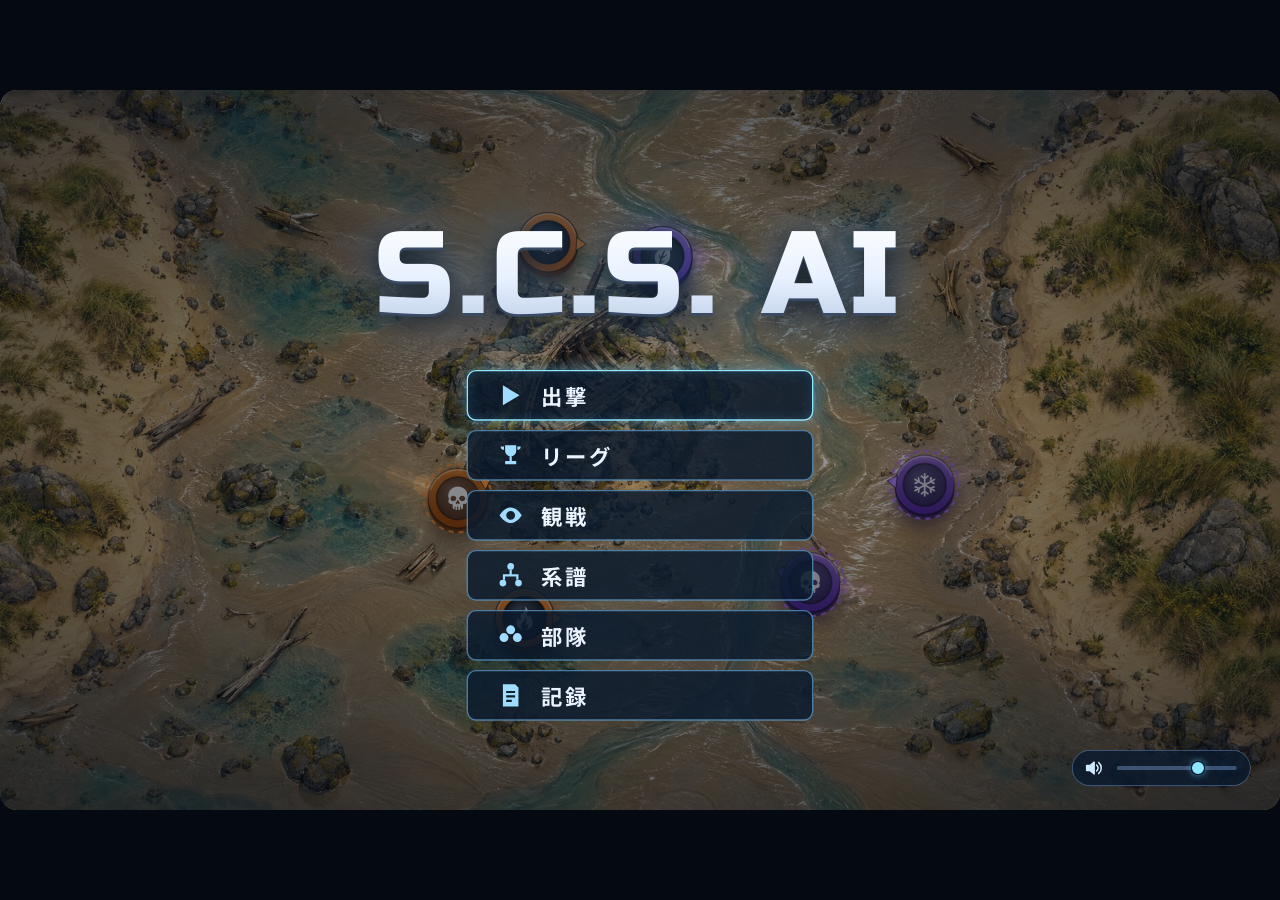
==== commit 468c8f31: "v2: 曲とジングルの再生の仕組み（画面ごとの曲・戦場ごとの観戦曲・結果のジングル・音量）build 1012p Co-Authored-By: Claude Fable 5.1 <noreply@a" ====
--- a/v2/index.html
+++ b/v2/index.html
@@ -8,7 +8,7 @@
 <link rel="preconnect" href="https://fonts.googleapis.com">
 <link rel="preconnect" href="https://fonts.gstatic.com" crossorigin>
 <link rel="stylesheet" href="https://fonts.googleapis.com/css2?family=Russo+One&family=Noto+Sans+JP:wght@500;700;900&display=swap" media="print" onload="this.media='all'">
-<link rel="stylesheet" href="v2.css?b=1012o">
+<link rel="stylesheet" href="v2.css?b=1012p">
 </head>
 <body>
 <div id="stage">
@@ -26,6 +26,10 @@
       <button class="mbtn" data-go="squad"><span class="ic ic-squad"></span>部隊</button>
       <button class="mbtn" data-go="records"><span class="ic ic-rec"></span>記録</button>
     </nav>
+    <div class="t-vol" id="tVol">
+      <button class="vmute" id="volMute" aria-label="音量"><svg viewBox="0 0 24 24" width="30" height="30"><path class="vsp" d="M4 9v6h4l5 4V5L8 9H4z"/><path class="vw1" d="M16 8.5a4.5 4.5 0 0 1 0 7"/><path class="vw2" d="M18.5 5.5a8.5 8.5 0 0 1 0 13"/><path class="vx" d="M16 9l5 6M21 9l-5 6"/></svg></button>
+      <input type="range" id="volRange" min="0" max="100" step="1">
+    </div>
   </section>
 
   <!-- 部隊 -->
@@ -192,15 +196,16 @@
 <script src="../js/rng.js"></script>
 <script src="../js/data.js"></script>
 <script src="../js/derive.js"></script>
-<script src="js/squad3.js?b=1012o"></script>
-<script src="js/world.js?b=1012o"></script>
-<script src="js/store.js?b=1012o"></script>
-<script src="js/board.js?b=1012o"></script>
-<script src="js/runner.js?b=1012o"></script>
-<script src="js/insight.js?b=1012o"></script>
-<script src="js/mind.js?b=1012o"></script>
-<script src="js/league.js?b=1012o"></script>
-<script src="js/lineage2.js?b=1012o"></script>
-<script src="js/app.js?b=1012o"></script>
+<script src="js/squad3.js?b=1012p"></script>
+<script src="js/world.js?b=1012p"></script>
+<script src="js/store.js?b=1012p"></script>
+<script src="js/audio.js?b=1012p"></script>
+<script src="js/board.js?b=1012p"></script>
+<script src="js/runner.js?b=1012p"></script>
+<script src="js/insight.js?b=1012p"></script>
+<script src="js/mind.js?b=1012p"></script>
+<script src="js/league.js?b=1012p"></script>
+<script src="js/lineage2.js?b=1012p"></script>
+<script src="js/app.js?b=1012p"></script>
 </body>
 </html>
--- a/v2/v2.css
+++ b/v2/v2.css
@@ -41,6 +41,16 @@
   filter: drop-shadow(0 4px 0 #3a4b66) drop-shadow(0 10px 22px rgba(0, 0, 0, .8)) drop-shadow(0 0 30px rgba(90, 170, 255, .45)); }
 .t-menu { position: absolute; left: 50%; top: 420px; transform: translateX(-50%); display: grid; gap: 14px; width: 520px; }
 .mbtn { height: 76px; border-radius: 14px; border: 2px solid var(--line2); background: rgba(10, 26, 46, .82); font-size: 32px; font-weight: 700; letter-spacing: 4px; display: flex; align-items: center; gap: 26px; padding: 0 44px; cursor: pointer; }
+.t-vol { position: absolute; right: 44px; bottom: 36px; display: flex; align-items: center; gap: 14px; height: 54px; padding: 0 18px 0 10px; border-radius: 27px; border: 1.5px solid rgba(140, 190, 255, .45); background: rgba(10, 26, 46, .82); }   /* 音量（depth.7.play ⑤） */
+.t-vol .vmute { width: 40px; height: 40px; border: 0; background: none; cursor: pointer; display: grid; place-items: center; color: #cfe9ff; }
+.t-vol svg { fill: none; stroke: currentColor; stroke-width: 1.8; stroke-linecap: round; stroke-linejoin: round; }
+.t-vol svg .vsp { fill: currentColor; }
+.t-vol svg .vx { display: none; }
+.t-vol.mute svg .vw1, .t-vol.mute svg .vw2 { display: none; }
+.t-vol.mute svg .vx { display: block; }
+.t-vol input[type="range"] { -webkit-appearance: none; appearance: none; width: 180px; height: 6px; border-radius: 3px; background: rgba(140, 190, 255, .35); outline: none; cursor: pointer; }
+.t-vol input[type="range"]::-webkit-slider-thumb { -webkit-appearance: none; width: 22px; height: 22px; border-radius: 50%; background: #8fe6ff; border: 2px solid #0a1a2e; box-shadow: 0 0 10px rgba(95, 210, 255, .6); }
+.t-vol input[type="range"]::-moz-range-thumb { width: 20px; height: 20px; border-radius: 50%; background: #8fe6ff; border: 2px solid #0a1a2e; }
 .mbtn.hot, .mbtn:hover { border-color: #8fe6ff; box-shadow: 0 0 24px rgba(95, 210, 255, .5), inset 0 0 16px rgba(95, 210, 255, .18); }
 .ic { width: 40px; height: 40px; display: inline-block; background: currentColor; -webkit-mask: center/contain no-repeat; mask: center/contain no-repeat; color: #9fdcff; }
 .ic-go { -webkit-mask-image: url("data:image/svg+xml,%3Csvg xmlns='http://www.w3.org/2000/svg' viewBox='0 0 24 24'%3E%3Cpath d='M5 3l15 9-15 9z'/%3E%3C/svg%3E"); mask-image: url("data:image/svg+xml,%3Csvg xmlns='http://www.w3.org/2000/svg' viewBox='0 0 24 24'%3E%3Cpath d='M5 3l15 9-15 9z'/%3E%3C/svg%3E"); }
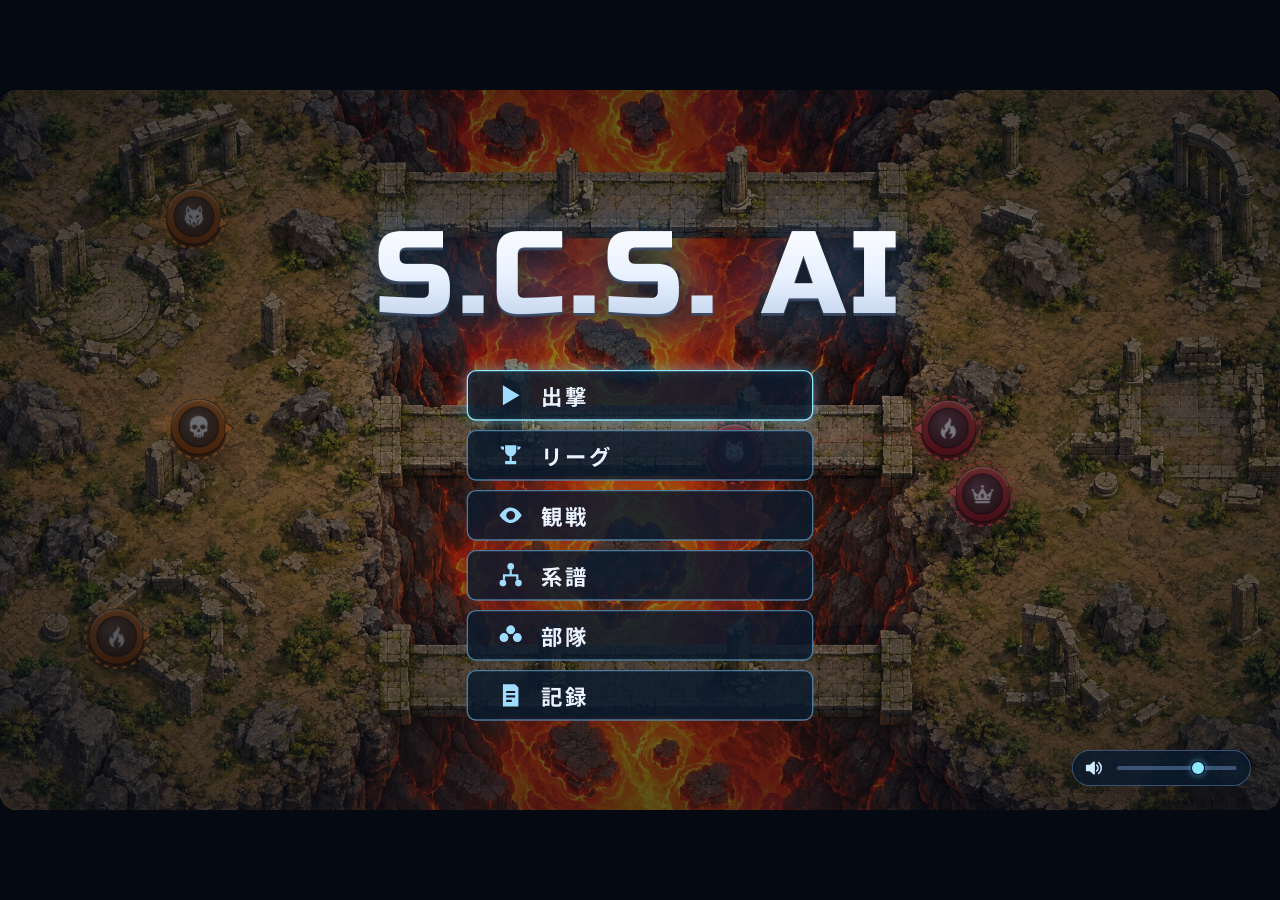
==== commit 235dbac7: "v2: 曲11本を同梱（音楽生成・Suno）＋端の検品の直し（札を左右に逃がす・信頼の文・隊長自身の見どころ）build 1012q Co-Authored-By: Claude Fable 5.1 " ====
--- a/v2/index.html
+++ b/v2/index.html
@@ -8,7 +8,7 @@
 <link rel="preconnect" href="https://fonts.googleapis.com">
 <link rel="preconnect" href="https://fonts.gstatic.com" crossorigin>
 <link rel="stylesheet" href="https://fonts.googleapis.com/css2?family=Russo+One&family=Noto+Sans+JP:wght@500;700;900&display=swap" media="print" onload="this.media='all'">
-<link rel="stylesheet" href="v2.css?b=1012p">
+<link rel="stylesheet" href="v2.css?b=1012q">
 </head>
 <body>
 <div id="stage">
@@ -196,16 +196,16 @@
 <script src="../js/rng.js"></script>
 <script src="../js/data.js"></script>
 <script src="../js/derive.js"></script>
-<script src="js/squad3.js?b=1012p"></script>
-<script src="js/world.js?b=1012p"></script>
-<script src="js/store.js?b=1012p"></script>
-<script src="js/audio.js?b=1012p"></script>
-<script src="js/board.js?b=1012p"></script>
-<script src="js/runner.js?b=1012p"></script>
-<script src="js/insight.js?b=1012p"></script>
-<script src="js/mind.js?b=1012p"></script>
-<script src="js/league.js?b=1012p"></script>
-<script src="js/lineage2.js?b=1012p"></script>
-<script src="js/app.js?b=1012p"></script>
+<script src="js/squad3.js?b=1012q"></script>
+<script src="js/world.js?b=1012q"></script>
+<script src="js/store.js?b=1012q"></script>
+<script src="js/audio.js?b=1012q"></script>
+<script src="js/board.js?b=1012q"></script>
+<script src="js/runner.js?b=1012q"></script>
+<script src="js/insight.js?b=1012q"></script>
+<script src="js/mind.js?b=1012q"></script>
+<script src="js/league.js?b=1012q"></script>
+<script src="js/lineage2.js?b=1012q"></script>
+<script src="js/app.js?b=1012q"></script>
 </body>
 </html>
--- a/v2/v2.css
+++ b/v2/v2.css
@@ -254,6 +254,7 @@
 /* 考えの札（v2.s4.think）：観戦は戦場の右端に重ねる。なぜ？は右の欄の下に */
 .w-think { left: 1456px; top: 20px; width: 444px; max-height: 1040px; padding: 16px 20px 14px; display: none; overflow: hidden; background: rgba(7, 15, 27, .9); }
 .w-think.show { display: block; }
+.w-think.left { left: 520px; }                                                             /* 注目の駒が右端にいる時は札を左へ（v2.s4.think.open ①の直し） */
 .mc-head { display: flex; align-items: center; gap: 12px; padding-bottom: 10px; border-bottom: 1px solid rgba(140,190,255,.2); }
 .mc-head b { font-family: "Russo One", sans-serif; font-size: 26px; font-weight: 400; }
 .mc-head small { margin-left: auto; font-size: 17px; color: var(--dim); font-weight: 700; white-space: nowrap; }
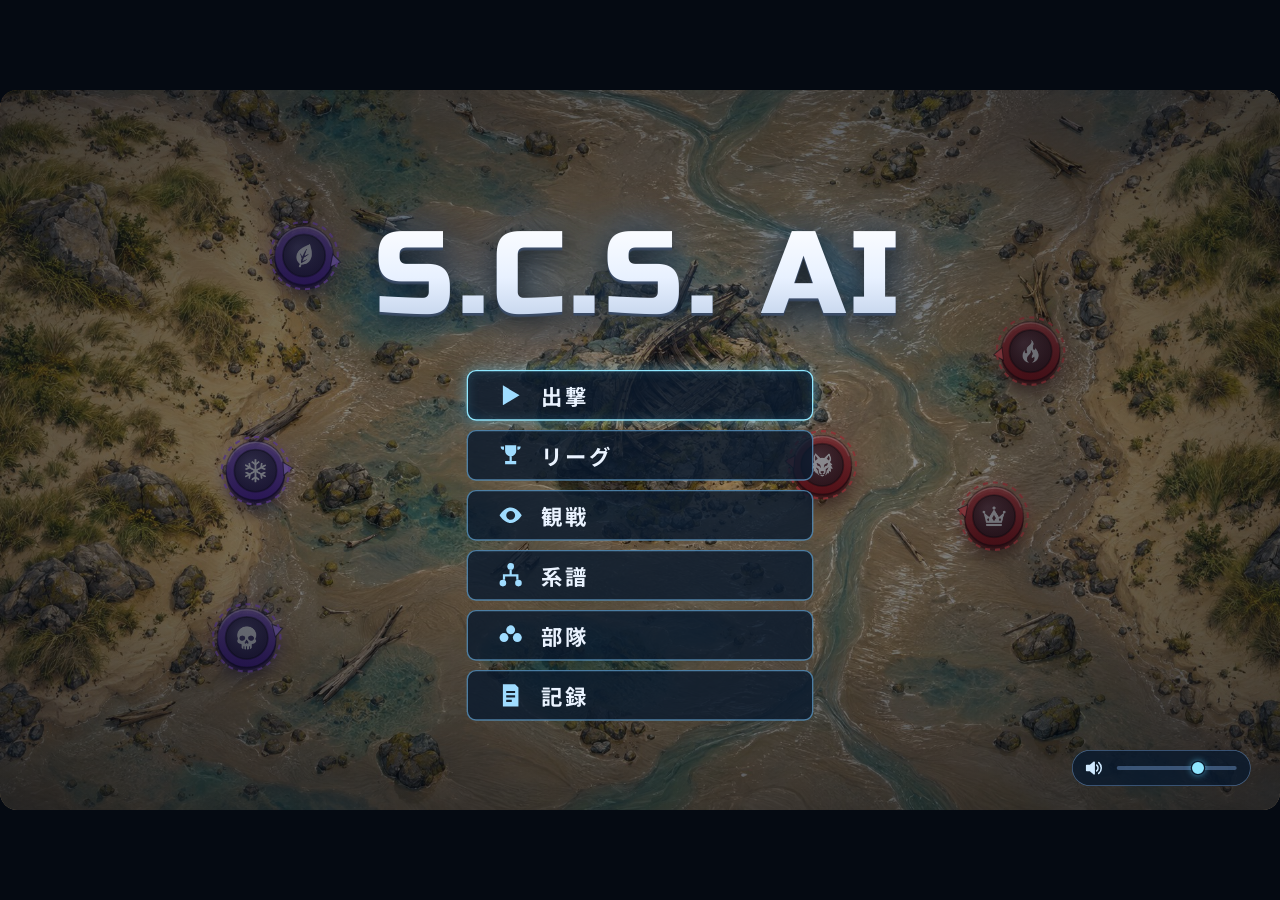
==== commit 245452c5: "v2: 作り手12人と部隊24（第5段 5a+5b・出撃準備/観戦/記録を作り手ごとに）build 1012r Co-Authored-By: Claude Fable 5.1 <noreply@an" ====
--- a/v2/index.html
+++ b/v2/index.html
@@ -8,7 +8,7 @@
 <link rel="preconnect" href="https://fonts.googleapis.com">
 <link rel="preconnect" href="https://fonts.gstatic.com" crossorigin>
 <link rel="stylesheet" href="https://fonts.googleapis.com/css2?family=Russo+One&family=Noto+Sans+JP:wght@500;700;900&display=swap" media="print" onload="this.media='all'">
-<link rel="stylesheet" href="v2.css?b=1012q">
+<link rel="stylesheet" href="v2.css?b=1012r">
 </head>
 <body>
 <div id="stage">
@@ -68,6 +68,7 @@
     <div class="pnl pr-list" id="rvList"></div>
     <div class="pnl pr-detail">
       <div class="rv-head"><div class="rv-name" id="rvName"></div><div class="rv-rec" id="rvRec"></div></div>
+      <div class="rv-maker" id="rvMaker"></div>
       <div class="rv-flavor" id="rvFlavor"></div>
       <div class="rv-tokens" id="rvTokens"></div>
       <div class="rv-scout" id="rvScout"></div>
@@ -196,16 +197,17 @@
 <script src="../js/rng.js"></script>
 <script src="../js/data.js"></script>
 <script src="../js/derive.js"></script>
-<script src="js/squad3.js?b=1012q"></script>
-<script src="js/world.js?b=1012q"></script>
-<script src="js/store.js?b=1012q"></script>
-<script src="js/audio.js?b=1012q"></script>
-<script src="js/board.js?b=1012q"></script>
-<script src="js/runner.js?b=1012q"></script>
-<script src="js/insight.js?b=1012q"></script>
-<script src="js/mind.js?b=1012q"></script>
-<script src="js/league.js?b=1012q"></script>
-<script src="js/lineage2.js?b=1012q"></script>
-<script src="js/app.js?b=1012q"></script>
+<script src="js/squad3.js?b=1012r"></script>
+<script src="js/makers.js?b=1012r"></script>
+<script src="js/world.js?b=1012r"></script>
+<script src="js/store.js?b=1012r"></script>
+<script src="js/audio.js?b=1012r"></script>
+<script src="js/board.js?b=1012r"></script>
+<script src="js/runner.js?b=1012r"></script>
+<script src="js/insight.js?b=1012r"></script>
+<script src="js/mind.js?b=1012r"></script>
+<script src="js/league.js?b=1012r"></script>
+<script src="js/lineage2.js?b=1012r"></script>
+<script src="js/app.js?b=1012r"></script>
 </body>
 </html>
--- a/v2/v2.css
+++ b/v2/v2.css
@@ -92,7 +92,15 @@
 @keyframes axflash { 0% { background: rgba(95, 210, 255, .28); } 100% { background: transparent; } }
 
 /* ===== 出撃準備 ===== */
-.pr-list { left: 40px; top: 120px; width: 860px; height: 800px; padding: 18px; display: grid; grid-template-columns: 1fr 1fr; grid-auto-rows: 182px; gap: 14px; overflow: hidden; }
+.pr-list { left: 40px; top: 120px; width: 860px; height: 800px; padding: 18px; display: grid; grid-template-columns: 1fr 1fr; grid-auto-rows: auto; align-content: start; gap: 14px; overflow: hidden auto; scrollbar-width: thin; }
+.pr-list .rv { height: 182px; }
+.rv-mk, .sp-mk, .rec-mk { grid-column: 1 / -1; display: flex; align-items: baseline; gap: 14px; padding: 8px 6px 0; color: #8fd0ff; }   /* 作り手の見出し（v2.s5.ui） */
+.rv-mk b, .sp-mk b, .rec-mk b { font-size: 21px; font-weight: 900; letter-spacing: 2px; }
+.rv-mk small, .sp-mk small, .rec-mk small { font-size: 16px; color: var(--dim); font-weight: 700; white-space: nowrap; overflow: hidden; text-overflow: ellipsis; }
+.rv-mk b::before, .sp-mk b::before, .rec-mk b::before { content: "作り手 "; font-size: 14px; color: var(--dim); letter-spacing: 1px; }
+.sp-mk { padding: 6px 4px 0; } .sp-mk b { font-size: 18px; } .sp-mk small { font-size: 14px; }
+.rec-mk { padding: 14px 0 2px; }
+.rv-maker { margin-top: 8px; font-size: 20px; color: #8fd0ff; font-weight: 700; }
 .rv { border: 1.5px solid rgba(140, 190, 255, .3); border-radius: 12px; padding: 14px 16px; background: rgba(12, 24, 40, .7); cursor: pointer; display: grid; grid-template-rows: auto auto 1fr; gap: 6px; transition: border-color .15s, box-shadow .15s; }
 .rv:hover { border-color: #ff8a8a; }
 .rv.on { border-color: #ff8a8a; box-shadow: 0 0 18px rgba(255, 90, 90, .45), inset 0 0 12px rgba(255, 90, 90, .15); }
@@ -195,7 +203,8 @@
 .why-turn { width: 170px; font-family: "Russo One", sans-serif; font-size: 26px; text-align: center; }
 
 /* ===== 記録 ===== */
-.rec-table { left: 300px; right: 300px; top: 150px; padding: 26px 40px; }
+.rec-table { left: 300px; right: 300px; top: 120px; height: 800px; padding: 26px 40px; overflow: hidden auto; scrollbar-width: thin; }
+.rec-row .n { display: flex; align-items: center; gap: 12px; } .rec-row .n .tks { display: flex; gap: 4px; }
 .rec-row { display: grid; grid-template-columns: 1fr 120px 120px 120px; align-items: center; height: 76px; border-bottom: 1px solid rgba(140,190,255,.14); font-size: 26px; }
 .rec-row:last-child { border-bottom: 0; }
 .rec-row.h { height: 50px; font-size: 20px; color: var(--dim); font-weight: 700; }
@@ -290,7 +299,8 @@
 .hu-hp { display: block; width: 92px; height: 8px; border-radius: 4px; background: rgba(0,0,0,.55); overflow: hidden; }
 .hu-hp b { display: block; height: 100%; width: 100%; border-radius: 4px; transition: width .25s; }
 /* 観戦の準備 */
-.sp-side { top: 120px; width: 520px; height: 800px; padding: 16px; display: grid; grid-auto-rows: 1fr; gap: 10px; }
+.sp-side { top: 120px; width: 520px; height: 800px; padding: 16px; display: grid; grid-auto-rows: auto; align-content: start; gap: 10px; overflow: hidden auto; scrollbar-width: thin; }
+.sp-rv { height: 64px; }
 .sp-a { left: 40px; }
 .sp-b { left: 680px; }
 .sp-vs { position: absolute; left: 560px; top: 470px; width: 120px; text-align: center; font-family: "Russo One", sans-serif; font-size: 44px; color: #f4f8ff; text-shadow: 0 3px 0 #2c3a52, 0 0 18px rgba(90,170,255,.4); }
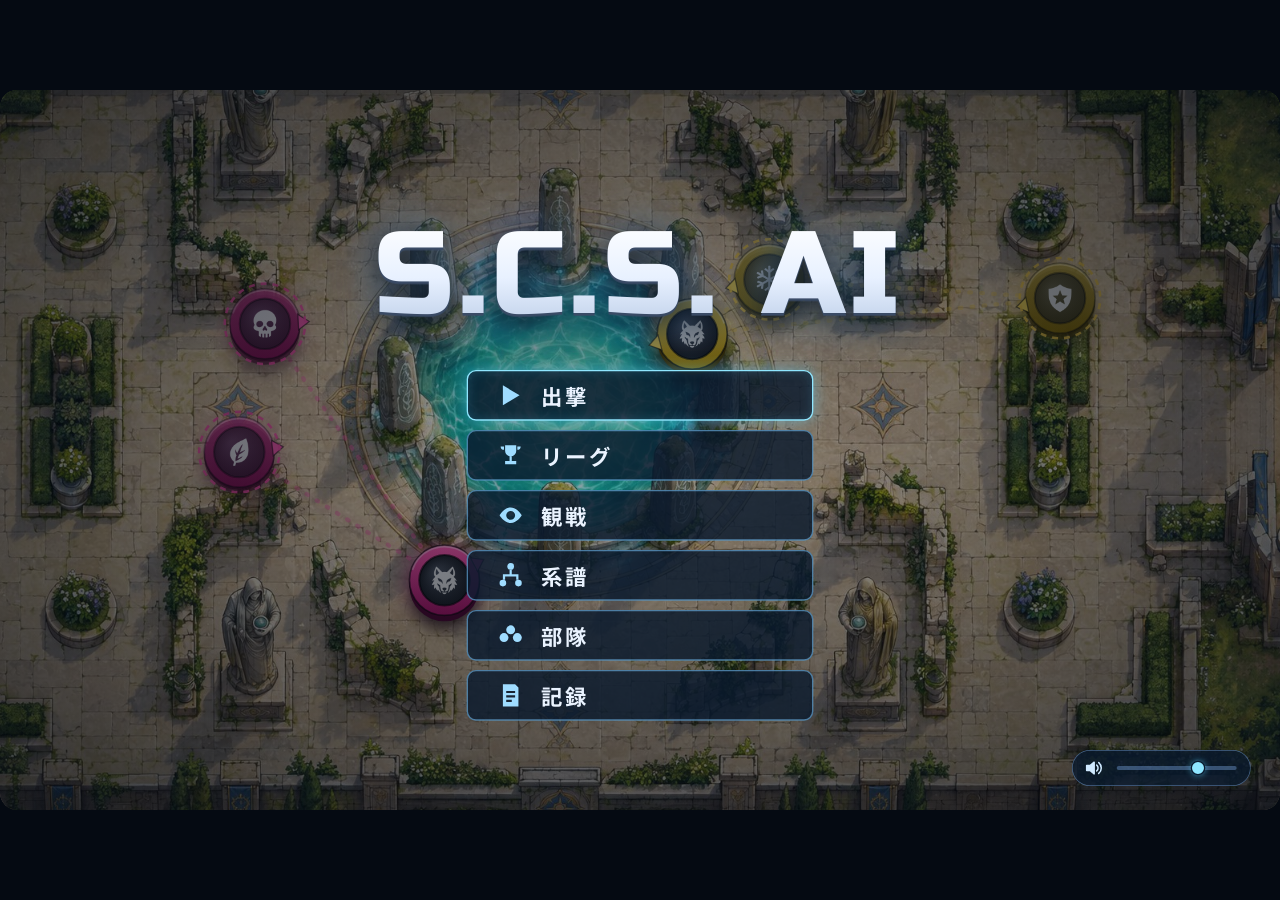
==== commit 82f963b8: "v2: シーズン中は部隊の性格を固定（最初の試合でシーズンの部隊を記録・リーグと結果の「部隊へ」を隠す）build 1012s 本人「リーグ戦で性格を途中変更できるのは絶対ダメ」（Obsidian v" ====
--- a/v2/index.html
+++ b/v2/index.html
@@ -8,7 +8,7 @@
 <link rel="preconnect" href="https://fonts.googleapis.com">
 <link rel="preconnect" href="https://fonts.gstatic.com" crossorigin>
 <link rel="stylesheet" href="https://fonts.googleapis.com/css2?family=Russo+One&family=Noto+Sans+JP:wght@500;700;900&display=swap" media="print" onload="this.media='all'">
-<link rel="stylesheet" href="v2.css?b=1012r">
+<link rel="stylesheet" href="v2.css?b=1012s">
 </head>
 <body>
 <div id="stage">
@@ -90,7 +90,7 @@
     <div class="pnl lg-side" id="lgSide"></div>
     <div class="foot">
       <button class="btn" data-go="title">タイトルへ</button>
-      <button class="btn" data-go="squad">部隊へ</button>
+      <button class="btn" data-go="squad" id="lgSquad">部隊へ</button>
       <button class="btn hot big" id="lgGo">試合へ</button>
     </div>
   </section>
@@ -165,7 +165,7 @@
     <div class="pnl rs-after" id="rsAfter"></div>
     <div class="foot">
       <button class="btn" data-go="title">タイトルへ</button>
-      <button class="btn" data-go="squad">部隊へ</button>
+      <button class="btn" data-go="squad" id="rsSquad">部隊へ</button>
       <button class="btn hot" id="rsAgain">もう一度</button>
     </div>
   </section>
@@ -197,17 +197,17 @@
 <script src="../js/rng.js"></script>
 <script src="../js/data.js"></script>
 <script src="../js/derive.js"></script>
-<script src="js/squad3.js?b=1012r"></script>
-<script src="js/makers.js?b=1012r"></script>
-<script src="js/world.js?b=1012r"></script>
-<script src="js/store.js?b=1012r"></script>
-<script src="js/audio.js?b=1012r"></script>
-<script src="js/board.js?b=1012r"></script>
-<script src="js/runner.js?b=1012r"></script>
-<script src="js/insight.js?b=1012r"></script>
-<script src="js/mind.js?b=1012r"></script>
-<script src="js/league.js?b=1012r"></script>
-<script src="js/lineage2.js?b=1012r"></script>
-<script src="js/app.js?b=1012r"></script>
+<script src="js/squad3.js?b=1012s"></script>
+<script src="js/makers.js?b=1012s"></script>
+<script src="js/world.js?b=1012s"></script>
+<script src="js/store.js?b=1012s"></script>
+<script src="js/audio.js?b=1012s"></script>
+<script src="js/board.js?b=1012s"></script>
+<script src="js/runner.js?b=1012s"></script>
+<script src="js/insight.js?b=1012s"></script>
+<script src="js/mind.js?b=1012s"></script>
+<script src="js/league.js?b=1012s"></script>
+<script src="js/lineage2.js?b=1012s"></script>
+<script src="js/app.js?b=1012s"></script>
 </body>
 </html>
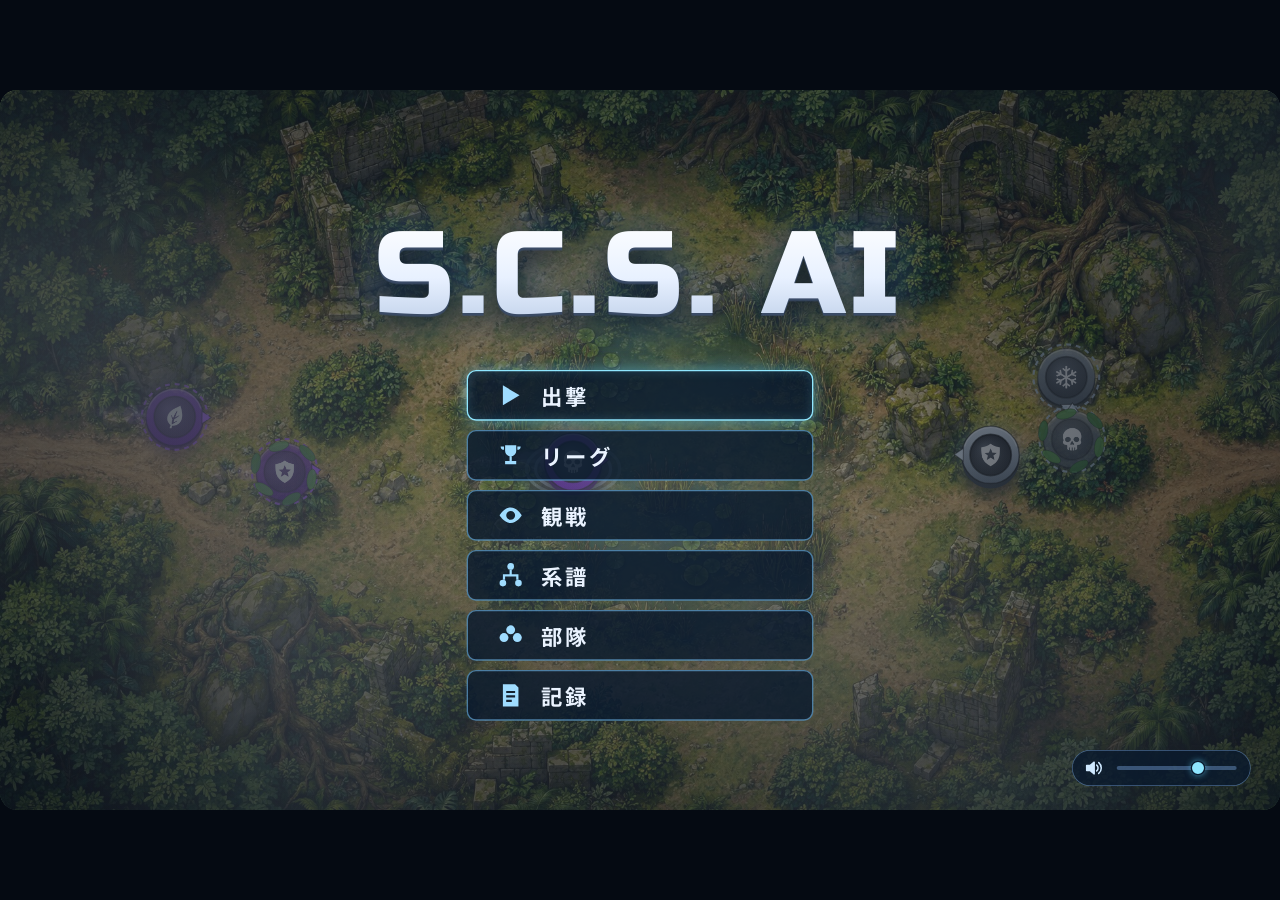
==== commit 3a0fd9da: "v2: 隊長の作戦（第6段 6a：指揮の型・方針・隊形の制限・相手の隊長も作戦を持つ）build 1012t 本人「リーダーが試合前に指示や方針を出せるように。選べる方針、陣形、連携、システムはリーダ" ====
--- a/v2/index.html
+++ b/v2/index.html
@@ -8,7 +8,7 @@
 <link rel="preconnect" href="https://fonts.googleapis.com">
 <link rel="preconnect" href="https://fonts.gstatic.com" crossorigin>
 <link rel="stylesheet" href="https://fonts.googleapis.com/css2?family=Russo+One&family=Noto+Sans+JP:wght@500;700;900&display=swap" media="print" onload="this.media='all'">
-<link rel="stylesheet" href="v2.css?b=1012s">
+<link rel="stylesheet" href="v2.css?b=1012t">
 </head>
 <body>
 <div id="stage">
@@ -73,6 +73,7 @@
       <div class="rv-tokens" id="rvTokens"></div>
       <div class="rv-scout" id="rvScout"></div>
       <div class="pr-row pr-arena"><div class="pr-lbl">戦場</div><div class="acards" id="pArena"></div></div>
+      <div class="pr-row pr-plan"><div class="pr-lbl">作戦</div><div class="plan" id="pPlan"></div></div>
       <div class="pr-row pr-form"><div class="pr-lbl">隊形</div><div class="chips fchips" id="pForm"></div><div class="place" id="pPlace"></div></div>
     </div>
     <div class="foot">
@@ -197,17 +198,18 @@
 <script src="../js/rng.js"></script>
 <script src="../js/data.js"></script>
 <script src="../js/derive.js"></script>
-<script src="js/squad3.js?b=1012s"></script>
-<script src="js/makers.js?b=1012s"></script>
-<script src="js/world.js?b=1012s"></script>
-<script src="js/store.js?b=1012s"></script>
-<script src="js/audio.js?b=1012s"></script>
-<script src="js/board.js?b=1012s"></script>
-<script src="js/runner.js?b=1012s"></script>
-<script src="js/insight.js?b=1012s"></script>
-<script src="js/mind.js?b=1012s"></script>
-<script src="js/league.js?b=1012s"></script>
-<script src="js/lineage2.js?b=1012s"></script>
-<script src="js/app.js?b=1012s"></script>
+<script src="js/squad3.js?b=1012t"></script>
+<script src="js/makers.js?b=1012t"></script>
+<script src="js/world.js?b=1012t"></script>
+<script src="js/plan.js?b=1012t"></script>
+<script src="js/store.js?b=1012t"></script>
+<script src="js/audio.js?b=1012t"></script>
+<script src="js/board.js?b=1012t"></script>
+<script src="js/runner.js?b=1012t"></script>
+<script src="js/insight.js?b=1012t"></script>
+<script src="js/mind.js?b=1012t"></script>
+<script src="js/league.js?b=1012t"></script>
+<script src="js/lineage2.js?b=1012t"></script>
+<script src="js/app.js?b=1012t"></script>
 </body>
 </html>
--- a/v2/v2.css
+++ b/v2/v2.css
@@ -218,6 +218,14 @@
 .acard { border: 2px solid rgba(140,190,255,.35); border-radius: 12px; overflow: hidden; background: rgba(10,22,38,.9); cursor: pointer; transition: transform .14s, box-shadow .14s, border-color .14s; }
 .acard img { display: block; width: 100%; height: 90px; object-fit: cover; filter: saturate(.9) brightness(.85); transition: filter .14s; }
 .acard span { display: block; text-align: center; font-size: 21px; font-weight: 700; padding: 7px 0 8px; }
+.pr-arena .acards { grid-template-columns: repeat(6, 1fr); gap: 10px; }   /* 出撃準備は6枚を1列（作戦の行を入れる分・v2.s6.ui） */
+.pr-arena .acard img { height: 60px; }
+.pr-arena .acard span { font-size: 15px; padding: 4px 0 5px; white-space: nowrap; }
+.pr-plan, .pr-form { margin-top: 10px; }
+.pr-form .chip { height: 48px; }
+.pr-detail .rv-tokens .tk { width: 76px; height: 76px; border-width: 8px; }
+.pr-detail .rv-tokens { margin-top: 10px; gap: 18px; }
+.pr-detail .rv-scout { margin-top: 8px; font-size: 20px; line-height: 1.5; }
 .acard:hover { transform: translateY(-2px); border-color: #8fe6ff; }
 .acard.on { border-color: #8fe6ff; box-shadow: 0 0 20px rgba(95,210,255,.55); }
 .acard.on img { filter: none; }
@@ -229,6 +237,19 @@
 .fic-line { -webkit-mask-image: url("data:image/svg+xml,%3Csvg xmlns='http://www.w3.org/2000/svg' viewBox='0 0 24 24'%3E%3Ccircle cx='12' cy='4' r='3'/%3E%3Ccircle cx='12' cy='12' r='3'/%3E%3Ccircle cx='12' cy='20' r='3'/%3E%3C/svg%3E"); mask-image: url("data:image/svg+xml,%3Csvg xmlns='http://www.w3.org/2000/svg' viewBox='0 0 24 24'%3E%3Ccircle cx='12' cy='4' r='3'/%3E%3Ccircle cx='12' cy='12' r='3'/%3E%3Ccircle cx='12' cy='20' r='3'/%3E%3C/svg%3E"); }
 .fic-wedge { -webkit-mask-image: url("data:image/svg+xml,%3Csvg xmlns='http://www.w3.org/2000/svg' viewBox='0 0 24 24'%3E%3Ccircle cx='19' cy='12' r='3'/%3E%3Ccircle cx='7' cy='5' r='3'/%3E%3Ccircle cx='7' cy='19' r='3'/%3E%3C/svg%3E"); mask-image: url("data:image/svg+xml,%3Csvg xmlns='http://www.w3.org/2000/svg' viewBox='0 0 24 24'%3E%3Ccircle cx='19' cy='12' r='3'/%3E%3Ccircle cx='7' cy='5' r='3'/%3E%3Ccircle cx='7' cy='19' r='3'/%3E%3C/svg%3E"); }
 .fic-circle { -webkit-mask-image: url("data:image/svg+xml,%3Csvg xmlns='http://www.w3.org/2000/svg' viewBox='0 0 24 24'%3E%3Ccircle cx='15' cy='6' r='3'/%3E%3Ccircle cx='15' cy='18' r='3'/%3E%3Ccircle cx='5' cy='12' r='3'/%3E%3C/svg%3E"); mask-image: url("data:image/svg+xml,%3Csvg xmlns='http://www.w3.org/2000/svg' viewBox='0 0 24 24'%3E%3Ccircle cx='15' cy='6' r='3'/%3E%3Ccircle cx='15' cy='18' r='3'/%3E%3Ccircle cx='5' cy='12' r='3'/%3E%3C/svg%3E"); }
+
+/* 作戦（v2.s6.ui）：隊長・指揮の型・方針のチップ（選べない物は薄い）・隊長の台詞・隊員の気乗り */
+.pr-plan { align-items: start; } .pr-plan .pr-lbl { padding-top: 8px; }
+.plan { display: grid; gap: 6px; }
+.pl-lead { display: flex; align-items: center; gap: 12px; font-size: 22px; }
+.pl-lead b { font-size: 24px; font-weight: 900; } .pl-lead small { color: #9fdcff; font-weight: 700; font-size: 20px; }
+.pchips .chip { height: 40px; padding: 0 15px; font-size: 18px; }
+.chip.off { opacity: .3; cursor: default; }
+.pl-say { font-size: 20px; color: #ffe9b0; font-style: italic; display: flex; align-items: baseline; gap: 18px; flex-wrap: wrap; }
+.pl-will { display: inline-flex; gap: 14px; font-size: 17px; color: #cfdcef; font-style: normal; }
+.pl-will span { white-space: nowrap; } .pl-will i { font-style: normal; font-weight: 700; margin-left: 6px; }
+.pl-will i.w0 { color: #ff9a9a; } .pl-will i.w1 { color: #e8d8a0; } .pl-will i.w2 { color: #9fe0b0; }
+.lg-side .plan { margin-bottom: 12px; }
 
 /* 隊形と配置（敵は右）。駒を2つ順に押すと入れ替わる */
 .pr-form { grid-template-columns: 110px 300px 1fr; align-items: center; }
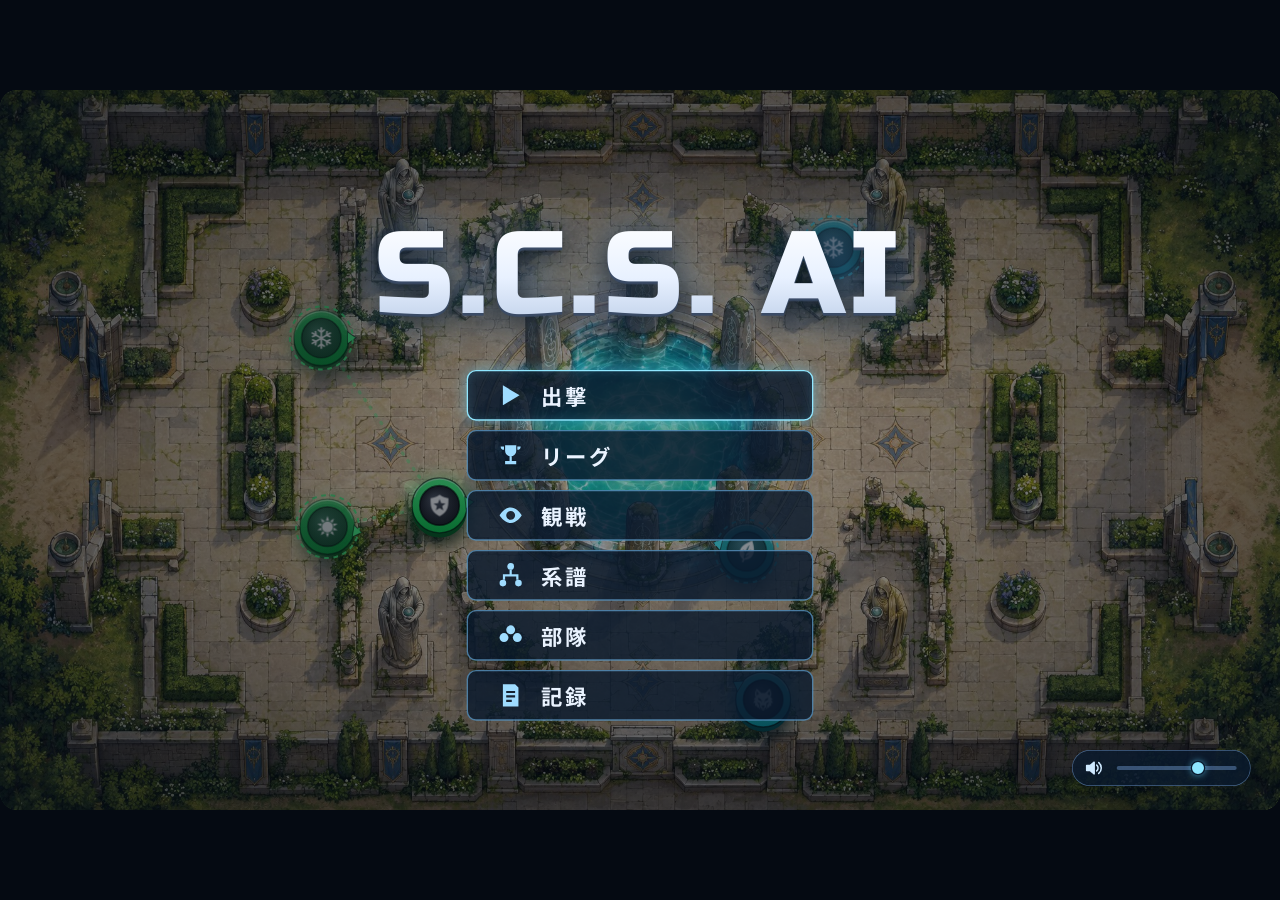
==== commit 22dc0087: "v2: 作戦を細かく（狙い・間合い・退き時・駒ごとの役目・連携・隊形を作戦の中へ）＋効き方を強く（第6段 6b）build 1012u 本人「結構細かく選べるようにしたいし、これによる戦闘影響もしっか" ====
--- a/v2/index.html
+++ b/v2/index.html
@@ -8,7 +8,7 @@
 <link rel="preconnect" href="https://fonts.googleapis.com">
 <link rel="preconnect" href="https://fonts.gstatic.com" crossorigin>
 <link rel="stylesheet" href="https://fonts.googleapis.com/css2?family=Russo+One&family=Noto+Sans+JP:wght@500;700;900&display=swap" media="print" onload="this.media='all'">
-<link rel="stylesheet" href="v2.css?b=1012t">
+<link rel="stylesheet" href="v2.css?b=1012u">
 </head>
 <body>
 <div id="stage">
@@ -70,11 +70,9 @@
       <div class="rv-head"><div class="rv-name" id="rvName"></div><div class="rv-rec" id="rvRec"></div></div>
       <div class="rv-maker" id="rvMaker"></div>
       <div class="rv-flavor" id="rvFlavor"></div>
-      <div class="rv-tokens" id="rvTokens"></div>
-      <div class="rv-scout" id="rvScout"></div>
+      <div class="rv-mid"><div class="rv-tokens" id="rvTokens"></div><div class="rv-scout" id="rvScout"></div></div>
       <div class="pr-row pr-arena"><div class="pr-lbl">戦場</div><div class="acards" id="pArena"></div></div>
       <div class="pr-row pr-plan"><div class="pr-lbl">作戦</div><div class="plan" id="pPlan"></div></div>
-      <div class="pr-row pr-form"><div class="pr-lbl">隊形</div><div class="chips fchips" id="pForm"></div><div class="place" id="pPlace"></div></div>
     </div>
     <div class="foot">
       <button class="btn" data-go="title">タイトルへ</button>
@@ -198,18 +196,18 @@
 <script src="../js/rng.js"></script>
 <script src="../js/data.js"></script>
 <script src="../js/derive.js"></script>
-<script src="js/squad3.js?b=1012t"></script>
-<script src="js/makers.js?b=1012t"></script>
-<script src="js/world.js?b=1012t"></script>
-<script src="js/plan.js?b=1012t"></script>
-<script src="js/store.js?b=1012t"></script>
-<script src="js/audio.js?b=1012t"></script>
-<script src="js/board.js?b=1012t"></script>
-<script src="js/runner.js?b=1012t"></script>
-<script src="js/insight.js?b=1012t"></script>
-<script src="js/mind.js?b=1012t"></script>
-<script src="js/league.js?b=1012t"></script>
-<script src="js/lineage2.js?b=1012t"></script>
-<script src="js/app.js?b=1012t"></script>
+<script src="js/squad3.js?b=1012u"></script>
+<script src="js/makers.js?b=1012u"></script>
+<script src="js/world.js?b=1012u"></script>
+<script src="js/plan.js?b=1012u"></script>
+<script src="js/store.js?b=1012u"></script>
+<script src="js/audio.js?b=1012u"></script>
+<script src="js/board.js?b=1012u"></script>
+<script src="js/runner.js?b=1012u"></script>
+<script src="js/insight.js?b=1012u"></script>
+<script src="js/mind.js?b=1012u"></script>
+<script src="js/league.js?b=1012u"></script>
+<script src="js/lineage2.js?b=1012u"></script>
+<script src="js/app.js?b=1012u"></script>
 </body>
 </html>
--- a/v2/v2.css
+++ b/v2/v2.css
@@ -116,7 +116,7 @@
 .rv-tokens { margin-top: 16px; display: flex; gap: 22px; }
 .rv-tokens .tk { width: 92px; height: 92px; border-width: 10px; }
 .rv-scout { margin-top: 12px; font-size: 21px; line-height: 1.6; color: #cfdcef; }
-.pr-row { margin-top: 14px; display: grid; grid-template-columns: 110px 1fr; align-items: center; }
+.pr-row { margin-top: 10px; display: grid; grid-template-columns: 110px 1fr; align-items: center; }
 .pr-lbl { font-size: 26px; font-weight: 900; color: #9fdcff; }
 .chips { display: flex; flex-wrap: wrap; gap: 12px; }
 .chip { height: 54px; padding: 0 22px; border-radius: 27px; border: 1.5px solid rgba(140, 190, 255, .45); background: rgba(12, 26, 44, .8); font-size: 22px; font-weight: 700; display: inline-flex; align-items: center; cursor: pointer; }
@@ -219,13 +219,9 @@
 .acard img { display: block; width: 100%; height: 90px; object-fit: cover; filter: saturate(.9) brightness(.85); transition: filter .14s; }
 .acard span { display: block; text-align: center; font-size: 21px; font-weight: 700; padding: 7px 0 8px; }
 .pr-arena .acards { grid-template-columns: repeat(6, 1fr); gap: 10px; }   /* 出撃準備は6枚を1列（作戦の行を入れる分・v2.s6.ui） */
-.pr-arena .acard img { height: 60px; }
+.pr-arena .acard img { height: 52px; }
 .pr-arena .acard span { font-size: 15px; padding: 4px 0 5px; white-space: nowrap; }
-.pr-plan, .pr-form { margin-top: 10px; }
-.pr-form .chip { height: 48px; }
-.pr-detail .rv-tokens .tk { width: 76px; height: 76px; border-width: 8px; }
-.pr-detail .rv-tokens { margin-top: 10px; gap: 18px; }
-.pr-detail .rv-scout { margin-top: 8px; font-size: 20px; line-height: 1.5; }
+
 .acard:hover { transform: translateY(-2px); border-color: #8fe6ff; }
 .acard.on { border-color: #8fe6ff; box-shadow: 0 0 20px rgba(95,210,255,.55); }
 .acard.on img { filter: none; }
@@ -238,18 +234,30 @@
 .fic-wedge { -webkit-mask-image: url("data:image/svg+xml,%3Csvg xmlns='http://www.w3.org/2000/svg' viewBox='0 0 24 24'%3E%3Ccircle cx='19' cy='12' r='3'/%3E%3Ccircle cx='7' cy='5' r='3'/%3E%3Ccircle cx='7' cy='19' r='3'/%3E%3C/svg%3E"); mask-image: url("data:image/svg+xml,%3Csvg xmlns='http://www.w3.org/2000/svg' viewBox='0 0 24 24'%3E%3Ccircle cx='19' cy='12' r='3'/%3E%3Ccircle cx='7' cy='5' r='3'/%3E%3Ccircle cx='7' cy='19' r='3'/%3E%3C/svg%3E"); }
 .fic-circle { -webkit-mask-image: url("data:image/svg+xml,%3Csvg xmlns='http://www.w3.org/2000/svg' viewBox='0 0 24 24'%3E%3Ccircle cx='15' cy='6' r='3'/%3E%3Ccircle cx='15' cy='18' r='3'/%3E%3Ccircle cx='5' cy='12' r='3'/%3E%3C/svg%3E"); mask-image: url("data:image/svg+xml,%3Csvg xmlns='http://www.w3.org/2000/svg' viewBox='0 0 24 24'%3E%3Ccircle cx='15' cy='6' r='3'/%3E%3Ccircle cx='15' cy='18' r='3'/%3E%3Ccircle cx='5' cy='12' r='3'/%3E%3C/svg%3E"); }
 
-/* 作戦（v2.s6.ui）：隊長・指揮の型・方針のチップ（選べない物は薄い）・隊長の台詞・隊員の気乗り */
-.pr-plan { align-items: start; } .pr-plan .pr-lbl { padding-top: 8px; }
-.plan { display: grid; gap: 6px; }
-.pl-lead { display: flex; align-items: center; gap: 12px; font-size: 22px; }
-.pl-lead b { font-size: 24px; font-weight: 900; } .pl-lead small { color: #9fdcff; font-weight: 700; font-size: 20px; }
-.pchips .chip { height: 40px; padding: 0 15px; font-size: 18px; }
+/* 作戦（v2.s6.ui・v2.s6.b.ui）：左＝方針／狙い／間合い／退き時／連携、右＝隊長と型・隊形・並び・役目、下＝隊長の台詞と隊員の気乗り */
+.pr-plan { display: block; } .pr-plan .pr-lbl { font-size: 20px; margin-bottom: 4px; }
+.plan { display: grid; grid-template-columns: 1fr 392px; gap: 6px 16px; align-items: start; }
+.pl-left, .pl-right { display: grid; gap: 7px; align-content: start; }
+.pl-row { display: grid; grid-template-columns: 50px 1fr; align-items: center; gap: 6px; }
+.pl-row > small, .pl-roles > small { font-size: 16px; color: #9fdcff; font-weight: 700; }
+.pchips { gap: 5px; } .pchips .chip { height: 30px; padding: 0 10px; font-size: 15px; border-radius: 15px; }
 .chip.off { opacity: .3; cursor: default; }
-.pl-say { font-size: 20px; color: #ffe9b0; font-style: italic; display: flex; align-items: baseline; gap: 18px; flex-wrap: wrap; }
-.pl-will { display: inline-flex; gap: 14px; font-size: 17px; color: #cfdcef; font-style: normal; }
-.pl-will span { white-space: nowrap; } .pl-will i { font-style: normal; font-weight: 700; margin-left: 6px; }
+.pl-lead { display: flex; align-items: center; gap: 10px; font-size: 18px; }
+.pl-lead b { font-size: 21px; font-weight: 900; } .pl-lead small { color: #9fdcff; font-weight: 700; font-size: 16px; }
+.plan .fchips { grid-template-columns: 1fr 1fr; gap: 6px; } .plan .fchips .chip { height: 30px; padding: 0 12px; font-size: 15px; }
+.plan .place { height: 130px; margin-left: 0; }
+.pl-roles { display: grid; gap: 3px; } .pl-role { display: grid; grid-template-columns: 26px 70px 1fr; align-items: center; gap: 5px; }
+.pl-role > span { font-size: 13px; font-weight: 700; white-space: nowrap; overflow: hidden; text-overflow: ellipsis; }
+.pl-role .tk { width: 26px; height: 26px; border-width: 3px; }
+.pl-role .pchips { gap: 4px; flex-wrap: nowrap; } .pl-role .pchips .chip { height: 23px; padding: 0 7px; font-size: 13px; border-radius: 12px; }
+.pl-say { grid-column: 1 / -1; margin-top: 2px; font-size: 18px; color: #ffe9b0; font-style: italic; display: flex; align-items: baseline; gap: 18px; flex-wrap: wrap; }
+.pl-will { display: inline-flex; gap: 14px; font-size: 16px; color: #cfdcef; font-style: normal; flex-wrap: wrap; }
+.pl-will span { white-space: nowrap; } .pl-will i { font-style: normal; font-weight: 700; margin-left: 6px; } .pl-will em { font-style: normal; color: var(--dim); font-size: 14px; }
 .pl-will i.w0 { color: #ff9a9a; } .pl-will i.w1 { color: #e8d8a0; } .pl-will i.w2 { color: #9fe0b0; }
-.lg-side .plan { margin-bottom: 12px; }
+.lg-side .plan { grid-template-columns: 1fr; margin-bottom: 12px; }
+.rv-mid { display: flex; align-items: center; gap: 16px; margin-top: 8px; }
+.pr-detail .rv-tokens { margin-top: 0; gap: 10px; flex: none; } .pr-detail .rv-tokens .tk { width: 56px; height: 56px; border-width: 6px; }
+.pr-detail .rv-scout { margin-top: 0; font-size: 18px; line-height: 1.45; }
 
 /* 隊形と配置（敵は右）。駒を2つ順に押すと入れ替わる */
 .pr-form { grid-template-columns: 110px 300px 1fr; align-items: center; }
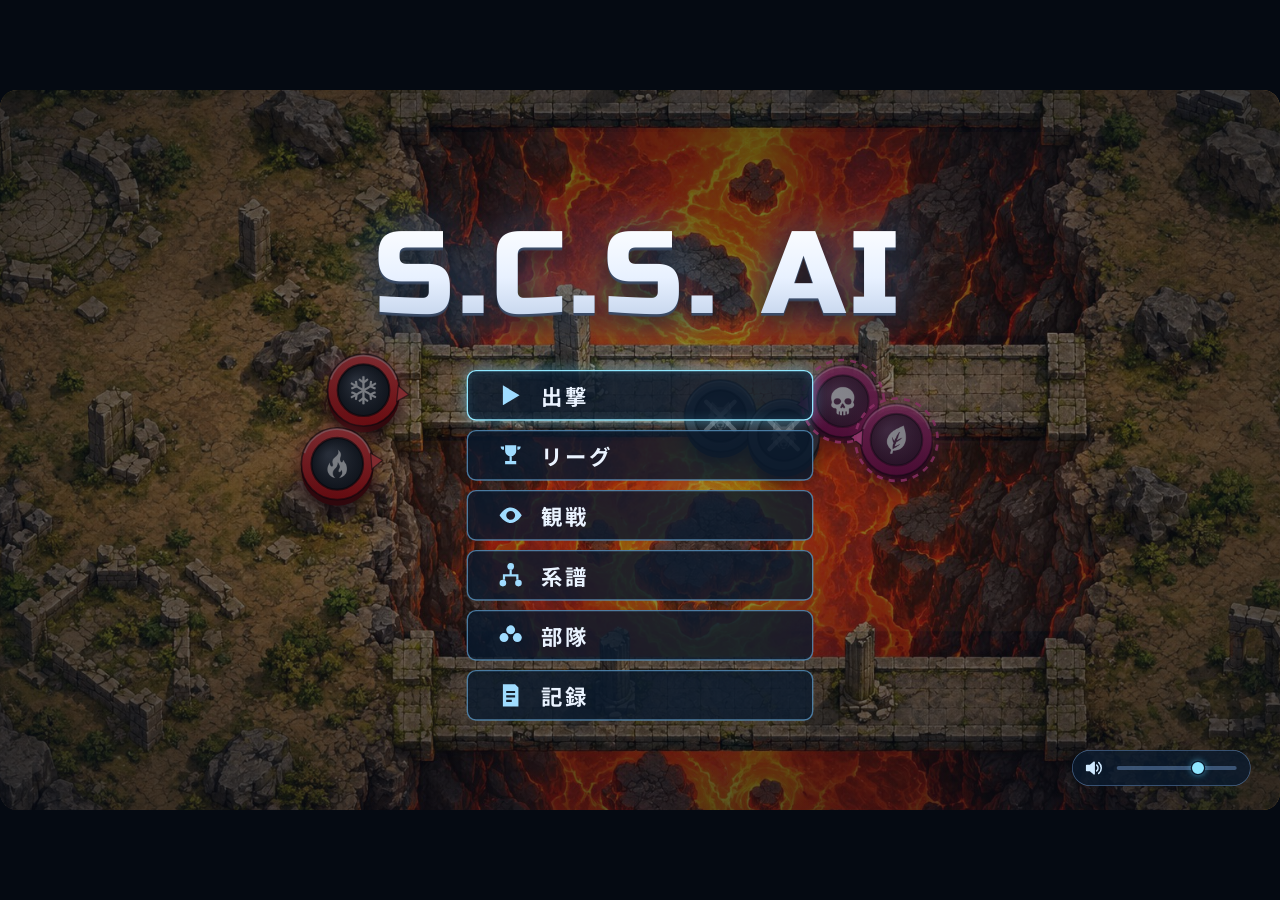
==== commit 658c1a03: "v2: リーグ画面に「最初から」（2度押しでシーズン1へ戻す・部隊の固定も解ける）build 1012v 本人「リーグリセットができないよ」（Obsidian v2.s4.qa.lg.reset）。 " ====
--- a/v2/index.html
+++ b/v2/index.html
@@ -8,7 +8,7 @@
 <link rel="preconnect" href="https://fonts.googleapis.com">
 <link rel="preconnect" href="https://fonts.gstatic.com" crossorigin>
 <link rel="stylesheet" href="https://fonts.googleapis.com/css2?family=Russo+One&family=Noto+Sans+JP:wght@500;700;900&display=swap" media="print" onload="this.media='all'">
-<link rel="stylesheet" href="v2.css?b=1012u">
+<link rel="stylesheet" href="v2.css?b=1012v">
 </head>
 <body>
 <div id="stage">
@@ -90,6 +90,7 @@
     <div class="foot">
       <button class="btn" data-go="title">タイトルへ</button>
       <button class="btn" data-go="squad" id="lgSquad">部隊へ</button>
+      <button class="btn sm" id="lgReset">最初から</button>
       <button class="btn hot big" id="lgGo">試合へ</button>
     </div>
   </section>
@@ -196,18 +197,18 @@
 <script src="../js/rng.js"></script>
 <script src="../js/data.js"></script>
 <script src="../js/derive.js"></script>
-<script src="js/squad3.js?b=1012u"></script>
-<script src="js/makers.js?b=1012u"></script>
-<script src="js/world.js?b=1012u"></script>
-<script src="js/plan.js?b=1012u"></script>
-<script src="js/store.js?b=1012u"></script>
-<script src="js/audio.js?b=1012u"></script>
-<script src="js/board.js?b=1012u"></script>
-<script src="js/runner.js?b=1012u"></script>
-<script src="js/insight.js?b=1012u"></script>
-<script src="js/mind.js?b=1012u"></script>
-<script src="js/league.js?b=1012u"></script>
-<script src="js/lineage2.js?b=1012u"></script>
-<script src="js/app.js?b=1012u"></script>
+<script src="js/squad3.js?b=1012v"></script>
+<script src="js/makers.js?b=1012v"></script>
+<script src="js/world.js?b=1012v"></script>
+<script src="js/plan.js?b=1012v"></script>
+<script src="js/store.js?b=1012v"></script>
+<script src="js/audio.js?b=1012v"></script>
+<script src="js/board.js?b=1012v"></script>
+<script src="js/runner.js?b=1012v"></script>
+<script src="js/insight.js?b=1012v"></script>
+<script src="js/mind.js?b=1012v"></script>
+<script src="js/league.js?b=1012v"></script>
+<script src="js/lineage2.js?b=1012v"></script>
+<script src="js/app.js?b=1012v"></script>
 </body>
 </html>
